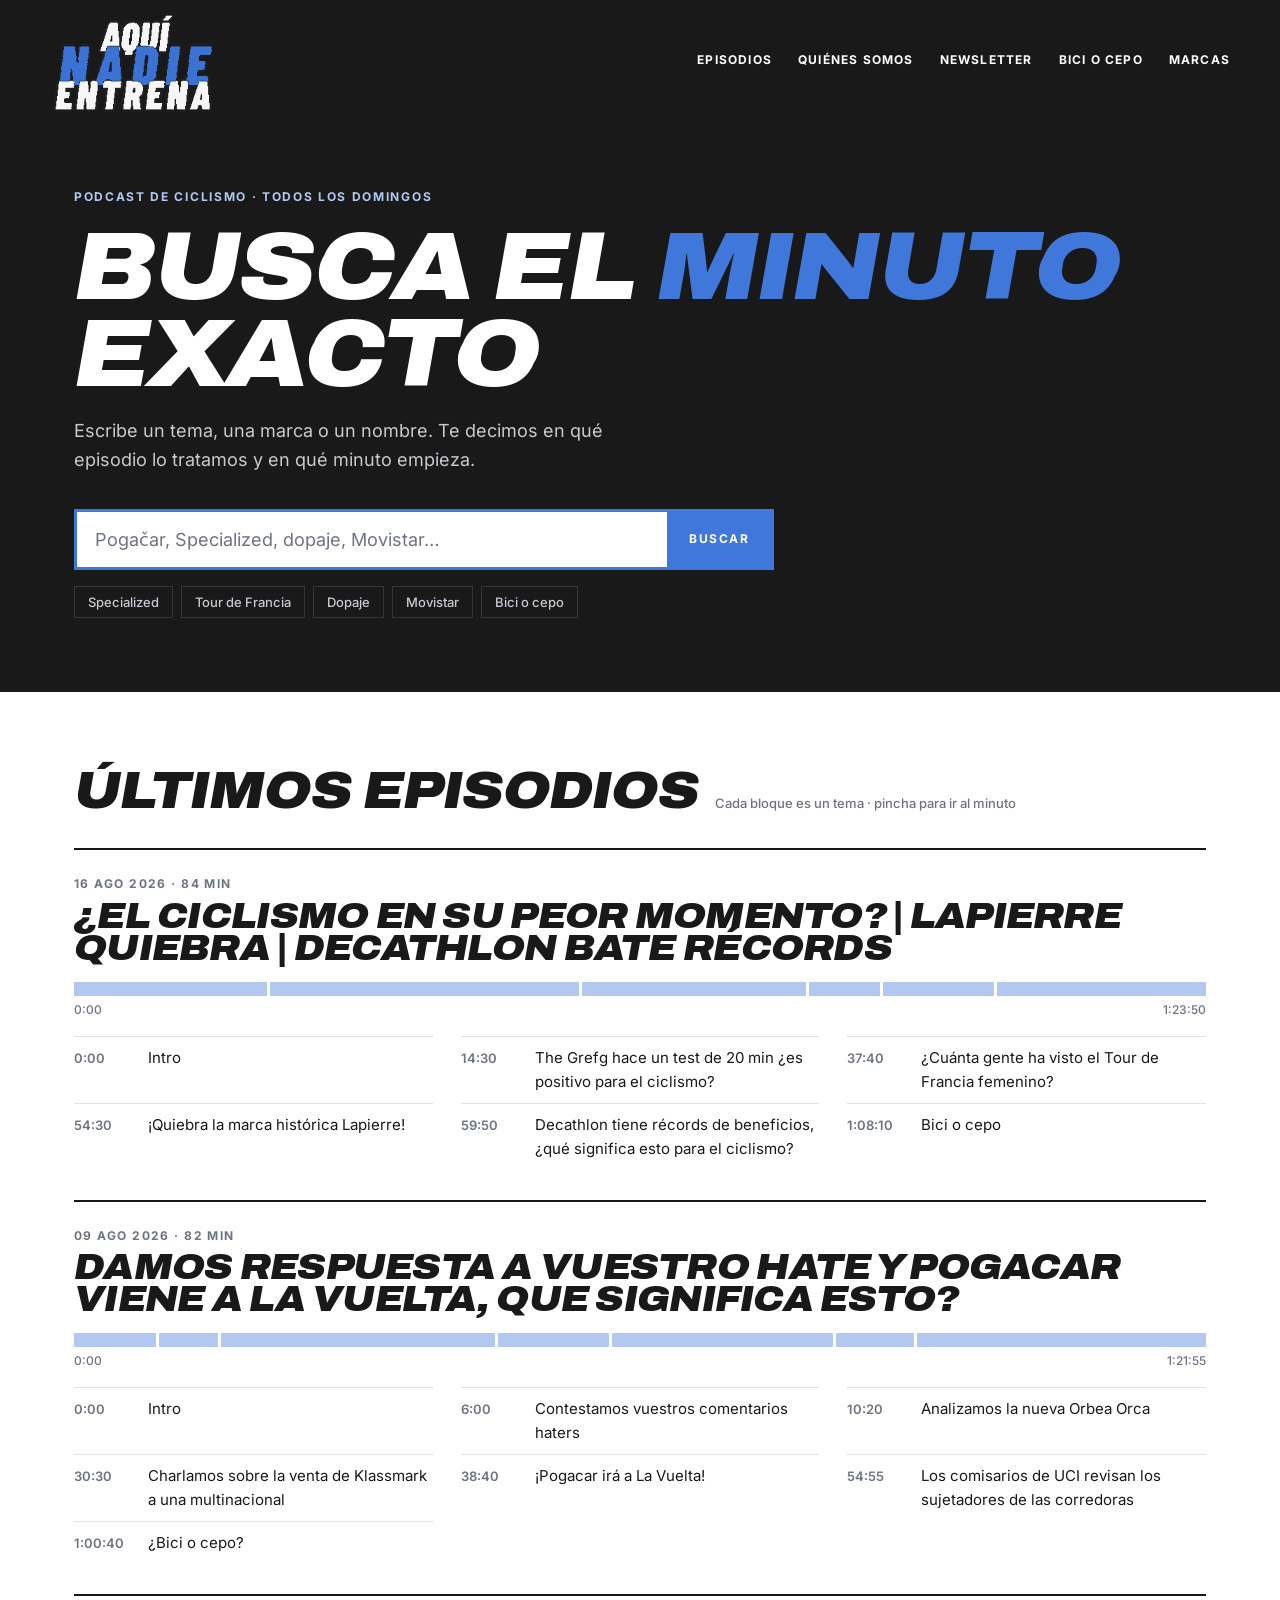
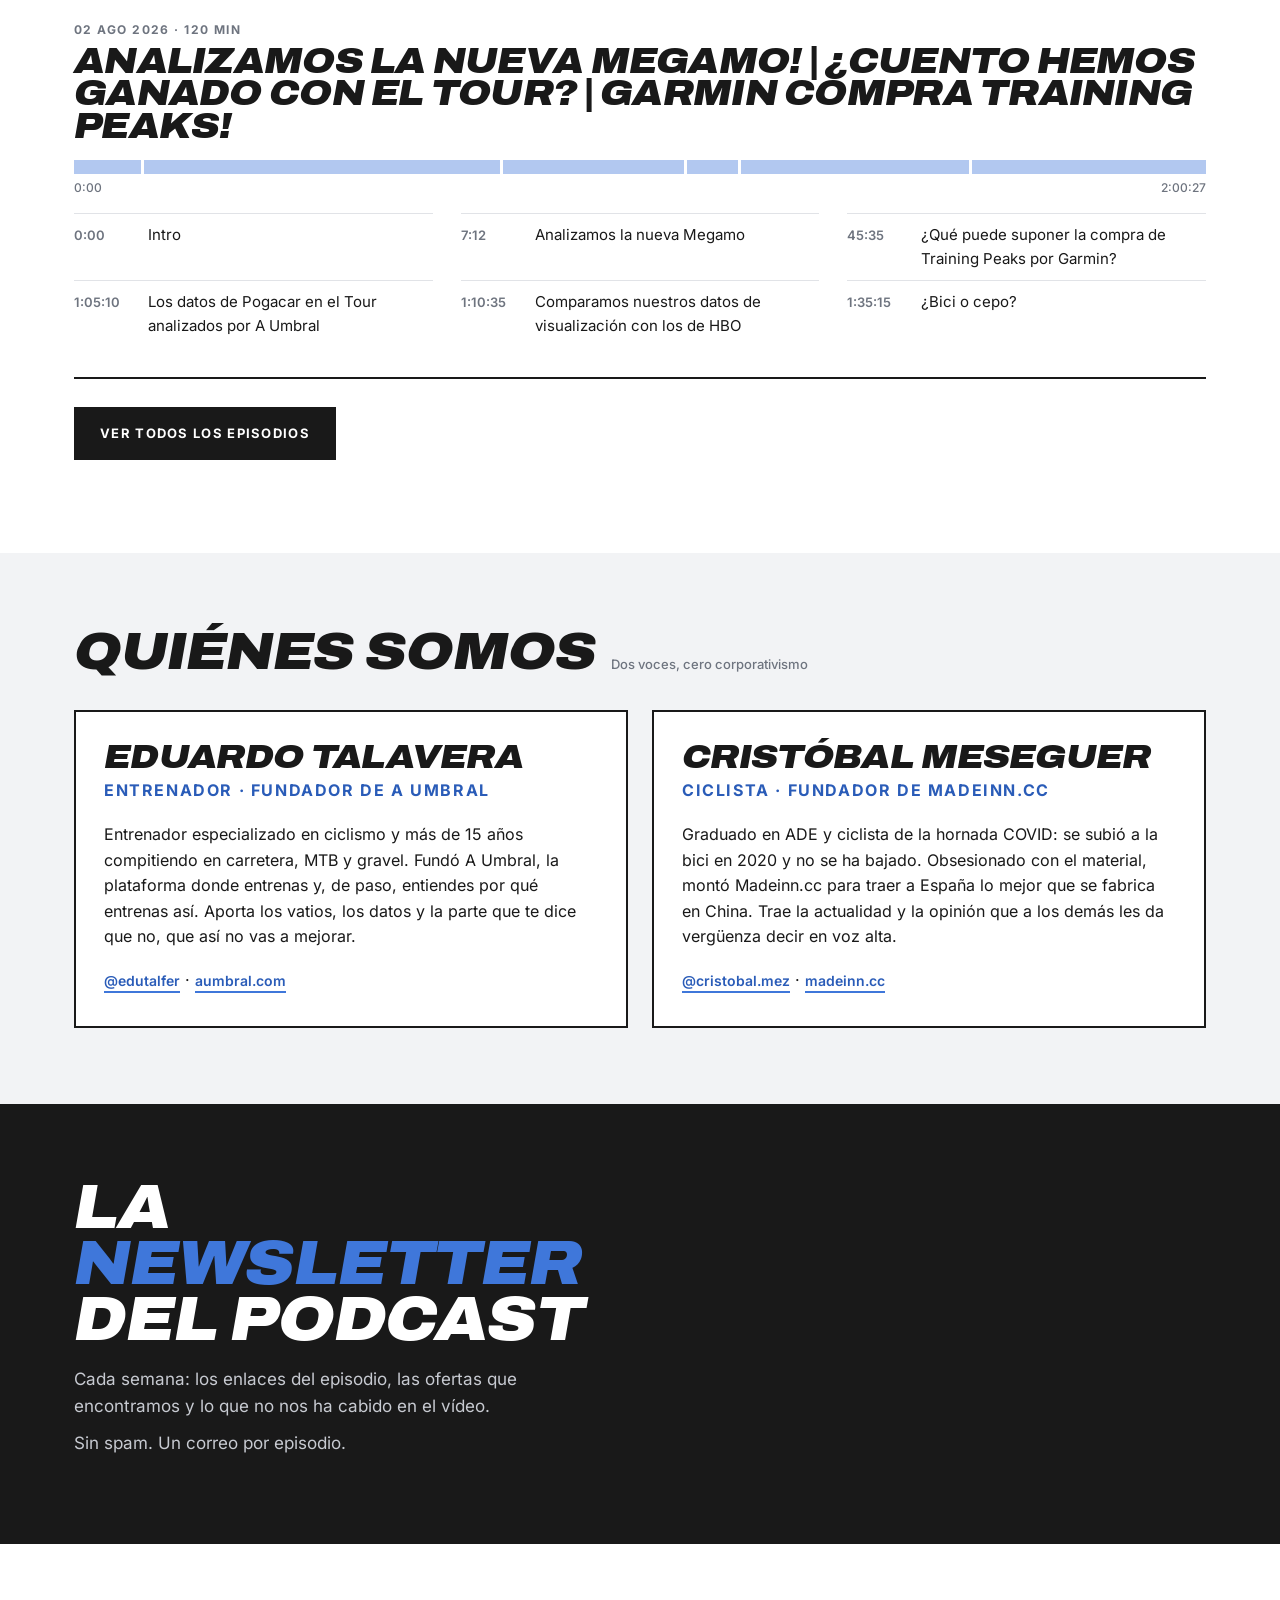
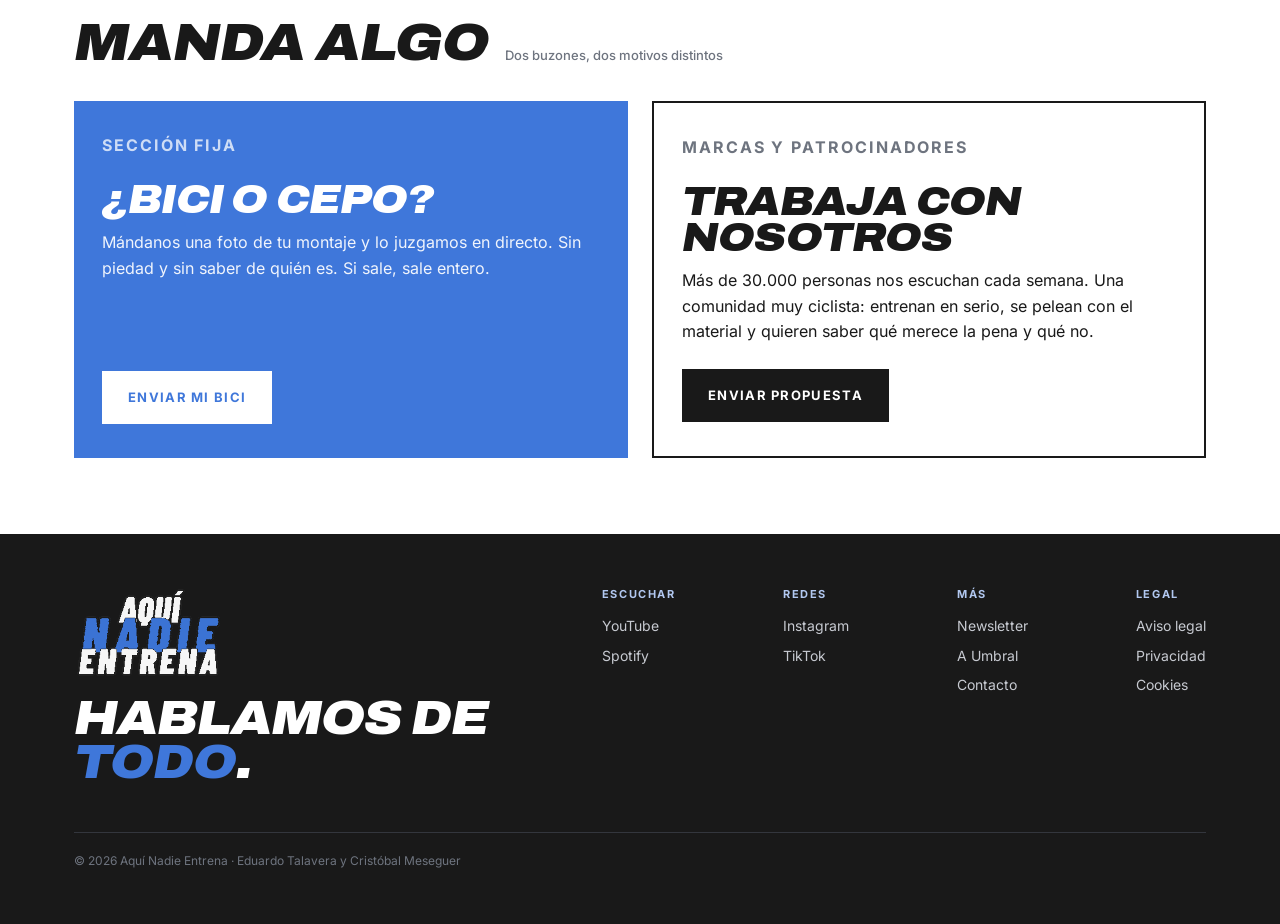
==== index.html @ 1739a62d "Añadir tracker de Metricool en todas las páginas" ====
<!DOCTYPE html>
<html lang="es">
<head>
<meta charset="utf-8">
<meta name="viewport" content="width=device-width, initial-scale=1">
<title>Aquí Nadie Entrena — El show de ciclismo en el que hablamos de todo</title>
<meta name="description" content="Podcast de ciclismo con Eduardo Talavera y Cristóbal Meseguer. Todos los domingos. Busca cualquier tema y te decimos en qué episodio y en qué minuto lo tratamos.">
<meta name="theme-color" content="#191919">
<meta property="og:title" content="Aquí Nadie Entrena">
<meta property="og:description" content="El show de ciclismo en el que hablamos de todo. Todos los domingos.">
<meta property="og:type" content="website">
<meta property="og:url" content="https://aquinadieentrena.cc/">
<meta property="og:image" content="https://aquinadieentrena.cc/assets/img/icono-512.png">
<link rel="icon" href="assets/img/icono-512.png">
<link rel="apple-touch-icon" href="assets/img/icono-180.png">
<link rel="preload" href="assets/fonts/archivo-black-italic.woff2" as="font" type="font/woff2" crossorigin>
<link rel="preload" href="assets/fonts/inter.woff2" as="font" type="font/woff2" crossorigin>
<link rel="stylesheet" href="assets/css/estilo.css?v=20260818d">
</head>
<body>

<header class="cabecera">
  <div class="envoltorio cabecera__fila">
    <a class="logo" href="/"><img src="assets/img/logo-negativo.png" alt="Aquí Nadie Entrena"></a>
    <nav class="menu">
      <a href="#episodios">Episodios</a>
      <a href="#hosts">Quiénes somos</a>
      <a href="#newsletter">Newsletter</a>
      <a href="#cepo">Bici o cepo</a>
      <a href="#marcas">Marcas</a>
    </nav>
  </div>
</header>

<main>

  <!-- ══════════ PORTADA: el buscador es la portada ══════════ -->
  <section class="portada">
    <div class="envoltorio">
      <p class="portada__eyebrow">Podcast de ciclismo · Todos los domingos</p>
      <h1 class="display">Busca el <em>minuto</em> exacto</h1>
      <p class="portada__sub">
        Escribe un tema, una marca o un nombre. Te decimos en qué episodio lo tratamos
        y en qué minuto empieza.
      </p>

      <div class="buscador">
        <label class="buscador__campo">
          <span style="position:absolute;left:-9999px">Buscar un tema</span>
          <input id="busqueda" type="search" autocomplete="off" spellcheck="false"
                 placeholder="Pogačar, Specialized, dopaje, Movistar…">
          <span class="buscador__icono" aria-hidden="true">BUSCAR</span>
        </label>
        <div class="sugerencias">
          <button class="chip" type="button" data-tema="Specialized">Specialized</button>
          <button class="chip" type="button" data-tema="Tour de Francia">Tour de Francia</button>
          <button class="chip" type="button" data-tema="dopaje">Dopaje</button>
          <button class="chip" type="button" data-tema="Movistar">Movistar</button>
          <button class="chip" type="button" data-tema="bici o cepo">Bici o cepo</button>
        </div>
      </div>
    </div>
  </section>

  <!-- ══════════ RESULTADOS ══════════ -->
  <section class="resultados" id="resultados" hidden aria-live="polite">
    <div class="envoltorio resultados__caja">
      <p class="resultados__estado" id="estadoResultados"></p>
      <div id="listaResultados"></div>
    </div>
  </section>

  <!-- ══════════ ÚLTIMOS EPISODIOS ══════════ -->
  <section class="seccion" id="episodios">
    <div class="envoltorio">
      <div class="rotulo">
        <h2 class="display">Últimos episodios</h2>
        <span class="rotulo__num">Cada bloque es un tema · pincha para ir al minuto</span>
      </div>
      <div id="ultimos"></div>
      <p style="margin-top:28px">
        <a class="boton boton--solo" href="/episodios">Ver todos los episodios</a>
      </p>
    </div>
  </section>

  <!-- ══════════ HOSTS ══════════ -->
  <section class="seccion seccion--humo" id="hosts">
    <div class="envoltorio">
      <div class="rotulo">
        <h2 class="display">Quiénes somos</h2>
        <span class="rotulo__num">Dos voces, cero corporativismo</span>
      </div>
      <div class="hosts">
        <div class="host">
          <h3 class="display">Eduardo Talavera</h3>
          <p class="host__rol">Entrenador · Fundador de A Umbral</p>
          <p>Entrenador especializado en ciclismo y más de 15 años compitiendo en carretera,
             MTB y gravel. Fundó A Umbral, la plataforma donde entrenas y, de paso, entiendes
             por qué entrenas así. Aporta los vatios, los datos y la parte que te dice que no,
             que así no vas a mejorar.</p>
          <p style="margin:0">
            <a class="enlace" href="https://www.instagram.com/edutalfer/" target="_blank" rel="noopener">@edutalfer</a>
            ·
            <a class="enlace" href="https://aumbral.com/" target="_blank" rel="noopener">aumbral.com</a>
          </p>
        </div>
        <div class="host">
          <h3 class="display">Cristóbal Meseguer</h3>
          <p class="host__rol">Ciclista · Fundador de Madeinn.cc</p>
          <p>Graduado en ADE y ciclista de la hornada COVID: se subió a la bici en 2020 y no
             se ha bajado. Obsesionado con el material, montó Madeinn.cc para traer a España
             lo mejor que se fabrica en China. Trae la actualidad y la opinión que a los demás
             les da vergüenza decir en voz alta.</p>
          <p style="margin:0">
            <a class="enlace" href="https://www.instagram.com/cristobal.mez/" target="_blank" rel="noopener">@cristobal.mez</a>
            ·
            <a class="enlace" href="https://madeinn.cc/" target="_blank" rel="noopener">madeinn.cc</a>
          </p>
        </div>
      </div>
    </div>
  </section>

  <!-- ══════════ NEWSLETTER ══════════ -->
  <section class="seccion seccion--oscura" id="newsletter">
    <div class="envoltorio boletin">
      <div>
        <h2 class="display">La <em>newsletter</em> del podcast</h2>
        <p>Cada semana: los enlaces del episodio, las ofertas que encontramos y lo que no
           nos ha cabido en el vídeo.</p>
        <p>Sin spam. Un correo por episodio.</p>
      </div>
      <div>
        <!-- Formulario de beehiiv. Dos cosas importantes, ver 02_DECISIONES.md:
             1) NO usar el loader v3 (script): inyecta la iframe en un contenedor
                con height:0 y nunca llega su postMessage de altura, asi que no se ve nada.
             2) La URL tiene que ser la del endpoint /v3/forms/: la URL corta antigua
                sirve una version cacheada con el texto de consentimiento en ingles. -->
        <iframe src="https://subscribe-forms.beehiiv.com/v3/forms/2c6b1dc0-a3fc-4f18-961f-430e010e6b6a?referrer=https%3A%2F%2Faquinadieentrena.cc%2F"
                title="Suscríbete a la newsletter de Aquí Nadie Entrena"
                loading="lazy" frameborder="0" scrolling="no"
                style="width:100%;height:280px;margin:0;border:0;border-radius:0;background:transparent"></iframe>
      </div>
    </div>
  </section>

  <!-- ══════════ BICI O CEPO + MARCAS ══════════ -->
  <section class="seccion" id="cepo">
    <div class="envoltorio">
      <div class="rotulo">
        <h2 class="display">Manda algo</h2>
        <span class="rotulo__num">Dos buzones, dos motivos distintos</span>
      </div>
      <div class="acciones">
        <div class="accion accion--bici">
          <p class="accion__etiqueta">Sección fija</p>
          <h3 class="display">¿Bici o cepo?</h3>
          <p>Mándanos una foto de tu montaje y lo juzgamos en directo. Sin piedad y sin
             saber de quién es. Si sale, sale entero.</p>
          <a class="boton" href="mailto:hola@aquinadieentrena.cc?subject=Bici%20o%20cepo">Enviar mi bici</a>
        </div>
        <div class="accion accion--marcas" id="marcas">
          <p class="accion__etiqueta">Marcas y patrocinadores</p>
          <h3 class="display">Trabaja con nosotros</h3>
          <p>Más de 30.000 personas nos escuchan cada semana. Una comunidad muy ciclista:
             entrenan en serio, se pelean con el material y quieren saber qué merece la pena
             y qué no.</p>
          <a class="boton" href="mailto:hola@aquinadieentrena.cc?subject=Propuesta%20de%20colaboraci%C3%B3n">Enviar propuesta</a>
        </div>
      </div>
    </div>
  </section>

</main>

<footer class="pie">
  <div class="envoltorio">
    <div class="pie__fila">
      <div class="pie__logo">
        <img src="assets/img/logo-negativo.png" alt="Aquí Nadie Entrena">
        <p class="display pie__claim">Hablamos de <em>todo</em>.</p>
      </div>
      <div>
        <h4>Escuchar</h4>
        <ul>
          <li><a href="https://www.youtube.com/@aqui.nadie.entrena" target="_blank" rel="noopener">YouTube</a></li>
          <li><a href="https://open.spotify.com/show/7EUC3MLxf5Zmfw8eUroFXx" target="_blank" rel="noopener">Spotify</a></li>
        </ul>
      </div>
      <div>
        <h4>Redes</h4>
        <ul>
          <li><a href="https://www.instagram.com/aquinadieentrena.podcast/" target="_blank" rel="noopener">Instagram</a></li>
          <li><a href="https://www.tiktok.com/@aquinadieentrena" target="_blank" rel="noopener">TikTok</a></li>
        </ul>
      </div>
      <div>
        <h4>Más</h4>
        <ul>
          <li><a href="https://aquinadieentrena.beehiiv.com/" target="_blank" rel="noopener">Newsletter</a></li>
          <li><a href="https://aumbral.com/" target="_blank" rel="noopener">A Umbral</a></li>
          <li><a href="mailto:hola@aquinadieentrena.cc">Contacto</a></li>
        </ul>
      </div>
      <div>
        <h4>Legal</h4>
        <ul>
          <li><a href="/aviso-legal">Aviso legal</a></li>
          <li><a href="/privacidad">Privacidad</a></li>
          <li><a href="/cookies">Cookies</a></li>
        </ul>
      </div>
    </div>
    <p class="pie__legal">© 2026 Aquí Nadie Entrena · Eduardo Talavera y Cristóbal Meseguer</p>
  </div>
</footer>

<script src="data/episodios.js?v=20260817b"></script>
<script src="assets/js/app.js?v=20260818d"></script>
<!-- Metricool tracker -->
<script>function loadScript(a){var b=document.getElementsByTagName("head")[0],c=document.createElement("script");c.type="text/javascript",c.src="https://tracker.metricool.com/resources/be.js",c.onreadystatechange=a,c.onload=a,b.appendChild(c)}loadScript(function(){beTracker.t({hash:"c7db82b313f4393f7f613082e4e13b84"})});</script>
</body>
</html>
---- assets/css/estilo.css ----
/* ============================================================
   AQUÍ NADIE ENTRENA — hoja de estilos
   Alineada con ANE Brand Guidelines v1.0 (2026)

   Paleta primaria:  Azul ANE #3F77DA · Negro Pelotón #191919
                     Blanco Salida #FFFFFF
   Tipografías:      Archivo Black Italic (titulares, SIEMPRE en caja alta)
                     Inter (todo lo que hay que leer)
   ============================================================ */

/* ---------- Tipografías propias ---------- */

@font-face {
  font-family: "Archivo";
  src: url("../fonts/archivo-black-italic.woff2") format("woff2");
  font-weight: 900;
  font-style: italic;
  font-display: swap;
}
@font-face {
  font-family: "Inter";
  src: url("../fonts/inter.woff2") format("woff2");
  font-weight: 400 700;
  font-style: normal;
  font-display: swap;
}

:root {
  /* primarios */
  --azul: #3F77DA;
  --negro: #191919;
  --blanco: #FFFFFF;

  /* apoyo */
  --azul-profundo: #264783;
  --azul-enlace: #2A5CB8;
  --azul-destello: #B2C8F0;
  --gris-carbon: #33363D;
  --gris-medio: #6E747F;
  --gris-humo: #F2F3F5;

  --display: "Archivo", "Arial Narrow", sans-serif;
  --texto: "Inter", system-ui, -apple-system, sans-serif;

  --ancho: 1180px;
}

/* Titulares de marca: Archivo Black Italic, caja alta, tracking cerrado,
   interlineado 0,9. Es la regla del manual y no se toca. */
.display {
  font-family: var(--display);
  font-weight: 900;
  font-style: italic;
  text-transform: uppercase;
  letter-spacing: -0.02em;
  line-height: 0.9;
}

* { box-sizing: border-box; }

html { scroll-behavior: smooth; }
@media (prefers-reduced-motion: reduce) {
  html { scroll-behavior: auto; }
  * { animation: none !important; transition: none !important; }
}

body {
  margin: 0;
  background: var(--blanco);
  color: var(--negro);
  font-family: var(--texto);
  font-size: 17px;
  line-height: 1.6;
  -webkit-font-smoothing: antialiased;
}

a { color: inherit; }
::selection { background: var(--azul); color: var(--blanco); }
:focus-visible { outline: 3px solid var(--azul); outline-offset: 3px; }

.envoltorio {
  width: 100%;
  max-width: var(--ancho);
  margin: 0 auto;
  padding: 0 24px;
}

/* ---------- Cabecera ---------- */

.cabecera {
  position: sticky;
  top: 0;
  z-index: 50;
  background: var(--negro);
  color: var(--blanco);
}

.cabecera__fila {
  display: flex;
  align-items: center;
  justify-content: space-between;
  gap: 20px;
  min-height: 68px;
  padding: 10px 0;
}

/* El logotipo se usa siempre como archivo, nunca recompuesto con la
   tipografía. Mínimo 160 px de ancho según el manual. */
.logo img {
  display: block;
  width: 168px;
  height: auto;
}

.menu {
  display: flex;
  gap: 26px;
  font-family: var(--texto);
  font-weight: 700;
  font-size: 12px;
  text-transform: uppercase;
  letter-spacing: 0.1em;
}
.menu a {
  text-decoration: none;
  padding-bottom: 3px;
  border-bottom: 2px solid transparent;
  transition: border-color .15s, color .15s;
}
.menu a:hover { border-color: var(--azul); color: var(--azul-destello); }

@media (max-width: 800px) {
  .menu { display: none; }
  .logo img { width: 148px; }
}

/* ---------- Portada / buscador ---------- */

.portada {
  background: var(--negro);
  color: var(--blanco);
  padding: 62px 0 74px;
  position: relative;
}

.portada__eyebrow {
  font-weight: 700;
  font-size: 12px;
  letter-spacing: 0.14em;
  text-transform: uppercase;
  color: var(--azul-destello);
  margin: 0 0 18px;
}

.portada h1 {
  font-size: clamp(44px, 8.5vw, 96px);
  margin: 0 0 20px;
  max-width: 15ch;
}
/* Azul sobre negro solo en titulares grandes: 4,1:1, cumple para 24 px+ */
.portada h1 em { font-style: italic; color: var(--azul); }

.portada__sub {
  max-width: 50ch;
  color: #C7CAD1;
  margin: 0 0 34px;
  font-size: 18px;
}
.portada__sub b { color: var(--blanco); font-weight: 600; }

/* caja de búsqueda */
.buscador { max-width: 700px; }
.buscador__campo {
  display: flex;
  align-items: stretch;
  background: var(--blanco);
  border: 3px solid var(--azul);
}
.buscador input {
  flex: 1;
  min-width: 0;
  border: 0;
  background: transparent;
  padding: 17px 18px;
  font-family: var(--texto);
  font-size: 18px;
  color: var(--negro);
}
.buscador input::placeholder { color: var(--gris-medio); }
.buscador input:focus { outline: none; }
.buscador__campo:focus-within { box-shadow: 0 0 0 4px rgba(63,119,218,.35); }

.buscador__icono {
  display: grid;
  place-items: center;
  padding: 0 22px;
  background: var(--azul);
  color: var(--blanco);
  font-weight: 700;
  font-size: 12px;
  letter-spacing: .12em;
}

.sugerencias {
  display: flex;
  flex-wrap: wrap;
  gap: 8px;
  margin-top: 16px;
}
.chip {
  font-family: var(--texto);
  font-weight: 500;
  font-size: 13px;
  padding: 7px 13px;
  border: 1px solid var(--gris-carbon);
  background: transparent;
  color: #C7CAD1;
  cursor: pointer;
  transition: .15s;
}
.chip:hover { border-color: var(--azul); color: var(--azul-destello); }

/* ---------- Resultados ---------- */

.resultados {
  background: var(--gris-humo);
  border-bottom: 1px solid #E1E3E7;
}
.resultados[hidden] { display: none; }
.resultados__caja { padding: 38px 0 52px; }

.resultados__estado {
  font-weight: 700;
  font-size: 12px;
  letter-spacing: .12em;
  text-transform: uppercase;
  color: var(--gris-medio);
  margin: 0 0 20px;
}

.hallazgo {
  display: grid;
  grid-template-columns: 86px 1fr;
  gap: 20px;
  align-items: start;
  padding: 16px 0;
  border-top: 1px solid #DFE1E5;
  text-decoration: none;
}
.hallazgo:hover .hallazgo__min { background: var(--azul); color: var(--blanco); }
.hallazgo:hover .hallazgo__tema { color: var(--azul-enlace); }

.hallazgo__min {
  font-family: var(--texto);
  font-weight: 700;
  font-size: 14px;
  padding: 7px 0;
  text-align: center;
  background: var(--negro);
  color: var(--blanco);
  transition: .15s;
  height: fit-content;
}

.hallazgo__tema {
  font-size: 23px;
  margin: 0 0 5px;
  transition: color .15s;
}
.hallazgo__ep {
  font-size: 14px;
  color: var(--gris-medio);
  margin: 0;
}

mark { background: var(--azul-destello); color: var(--negro); padding: 0 2px; }

.vacio { padding: 24px 0 10px; border-top: 1px solid #DFE1E5; }
.vacio p { margin: 0 0 6px; }
.vacio a { color: var(--azul-enlace); }

/* ---------- Secciones ---------- */

.seccion { padding: 76px 0; }
.seccion--humo { background: var(--gris-humo); }
.seccion--oscura { background: var(--negro); color: var(--blanco); }

.rotulo {
  display: flex;
  align-items: baseline;
  gap: 16px;
  flex-wrap: wrap;
  margin: 0 0 34px;
}
.rotulo h2 {
  font-size: clamp(32px, 5vw, 52px);
  margin: 0;
}
.rotulo__num {
  font-weight: 500;
  font-size: 13px;
  color: var(--gris-medio);
}

/* ---------- Episodios + perfil de etapa ---------- */

.episodio {
  border-top: 2px solid var(--negro);
  padding: 24px 0 30px;
}
.episodio:last-child { border-bottom: 2px solid var(--negro); }

.episodio__fecha {
  font-weight: 700;
  font-size: 12px;
  letter-spacing: .12em;
  text-transform: uppercase;
  color: var(--gris-medio);
  display: block;
  margin-bottom: 6px;
}
.episodio__titulo {
  font-size: clamp(23px, 3.2vw, 36px);
  margin: 0;
}

.perfil { margin-top: 18px; }
.perfil__barra { display: flex; gap: 3px; height: 14px; }
.perfil__capitulo {
  display: block;
  min-width: 4px;
  background: var(--azul-destello);
  transition: background .12s;
  position: relative;
}
.perfil__capitulo:hover, .perfil__capitulo:focus { background: var(--azul); }
/* zona de clic mas alta que la barra, para el dedo en movil */
.perfil__capitulo::after {
  content: "";
  position: absolute;
  left: 0; right: 0; top: -11px; bottom: -11px;
}

.perfil__pie {
  display: flex;
  justify-content: space-between;
  font-weight: 500;
  font-size: 12px;
  color: var(--gris-medio);
  margin-top: 4px;
}

.temas {
  list-style: none;
  margin: 16px 0 0;
  padding: 0;
  display: grid;
  grid-template-columns: repeat(auto-fill, minmax(290px, 1fr));
  gap: 0 28px;
}
.temas li { border-top: 1px solid #E1E3E7; }
.temas a {
  display: flex;
  gap: 14px;
  padding: 9px 0;
  text-decoration: none;
  font-size: 15px;
  align-items: baseline;
}
.temas a:hover { color: var(--azul-enlace); }
.temas time {
  font-weight: 600;
  font-size: 13px;
  color: var(--gris-medio);
  flex: 0 0 60px;
}
.temas a:hover time { color: var(--azul-enlace); }

/* ---------- Hosts ---------- */

.hosts {
  display: grid;
  grid-template-columns: 1fr 1fr;
  gap: 24px;
}
.host {
  background: var(--blanco);
  border: 2px solid var(--negro);
  padding: 30px 28px 32px;
}
.host h3 { font-size: 34px; margin: 0 0 6px; }
.host__rol {
  font-weight: 700;
  font-size: 12px;
  letter-spacing: .1em;
  text-transform: uppercase;
  color: var(--azul-enlace);
  margin: 0 0 14px;
}
.host p { margin: 0 0 18px; font-size: 16px; }
.host a.enlace {
  font-weight: 600;
  font-size: 14px;
  text-decoration: none;
  color: var(--azul-enlace);
  border-bottom: 2px solid var(--azul);
  padding-bottom: 2px;
}
.host a.enlace:hover { background: var(--azul); color: var(--blanco); }

@media (max-width: 720px) { .hosts { grid-template-columns: 1fr; } }

/* ---------- Newsletter ---------- */

.boletin {
  display: grid;
  grid-template-columns: 1.05fr .95fr;
  gap: 48px;
  align-items: center;
}
.boletin h2 { font-size: clamp(34px, 5.5vw, 62px); margin: 0 0 18px; }
.boletin h2 em { font-style: italic; color: var(--azul); }
.boletin p { color: #C7CAD1; margin: 0 0 10px; max-width: 44ch; }
.boletin iframe { width: 100%; border: 0; background: transparent; }

@media (max-width: 860px) { .boletin { grid-template-columns: 1fr; gap: 26px; } }

/* ---------- Bici o cepo · código de color del manual ----------
   BICI  = fondo Azul ANE, tipografía blanca
   CEPO  = fondo Negro Pelotón, tipografía blanca            */

.acciones { display: grid; grid-template-columns: 1fr 1fr; gap: 24px; }

.accion { padding: 32px 28px 34px; display: flex; flex-direction: column; }
.accion--bici { background: var(--azul); color: var(--blanco); }
.accion--marcas { background: var(--blanco); color: var(--negro); border: 2px solid var(--negro); }

.accion__etiqueta {
  font-weight: 700;
  font-size: 12px;
  letter-spacing: .12em;
  text-transform: uppercase;
  margin: 0 0 10px;
}
.accion--bici .accion__etiqueta { color: rgba(255,255,255,.75); }
.accion--marcas .accion__etiqueta { color: var(--gris-medio); }

.accion h3 { font-size: clamp(28px, 4vw, 40px); margin: 0 0 12px; }
.accion p { margin: 0 0 24px; font-size: 16px; }
.accion--bici p { color: rgba(255,255,255,.92); }

.boton {
  display: inline-block;
  align-self: flex-start;
  margin-top: auto;
  font-family: var(--texto);
  font-weight: 700;
  font-size: 13px;
  letter-spacing: .1em;
  text-transform: uppercase;
  text-decoration: none;
  padding: 14px 24px;
  border: 2px solid currentColor;
  transition: .15s;
}
.accion--bici .boton { background: var(--blanco); color: var(--azul); border-color: var(--blanco); }
.accion--bici .boton:hover { background: transparent; color: var(--blanco); }
.accion--marcas .boton { background: var(--negro); color: var(--blanco); border-color: var(--negro); }
.accion--marcas .boton:hover { background: transparent; color: var(--negro); }

.boton--solo { background: var(--negro); color: var(--blanco); border-color: var(--negro); margin-top: 0; }
.boton--solo:hover { background: transparent; color: var(--negro); }

@media (max-width: 720px) { .acciones { grid-template-columns: 1fr; } }

/* ---------- Pie ---------- */

.pie {
  background: var(--negro);
  color: var(--gris-medio);
  padding: 52px 0 42px;
  font-size: 14px;
}
.pie__fila {
  display: flex;
  flex-wrap: wrap;
  gap: 30px;
  justify-content: space-between;
  align-items: flex-start;
}
.pie__claim {
  font-size: clamp(30px, 4.6vw, 48px);
  color: var(--blanco);
  margin: 0 0 12px;
  max-width: 12ch;
}
.pie__claim em { font-style: italic; color: var(--azul); }
.pie h4 {
  font-weight: 700;
  font-size: 11px;
  letter-spacing: .14em;
  text-transform: uppercase;
  color: var(--azul-destello);
  margin: 0 0 12px;
}
.pie ul { list-style: none; margin: 0; padding: 0; }
.pie li { margin-bottom: 7px; }
.pie a { text-decoration: none; color: #C7CAD1; }
.pie a:hover { color: var(--azul-destello); }
.pie__logo img { width: 150px; height: auto; display: block; margin-bottom: 18px; }
.pie__legal {
  margin-top: 36px;
  padding-top: 18px;
  border-top: 1px solid var(--gris-carbon);
  font-size: 12px;
  color: var(--gris-medio);
}

/* ---------- hallazgos de transcripción (voz) ---------- */
.hallazgo__voz {
  margin: 0 0 4px;
  font-style: italic;
  font-size: 16px;
  color: #33363D;
  line-height: 1.5;
}
.hallazgo--voz:hover .hallazgo__voz { color: var(--azul-enlace); }

/* ---------- resultado de episodio completo ---------- */
.hallazgo__min--ep {
  background: var(--azul) !important;
  letter-spacing: .08em;
}
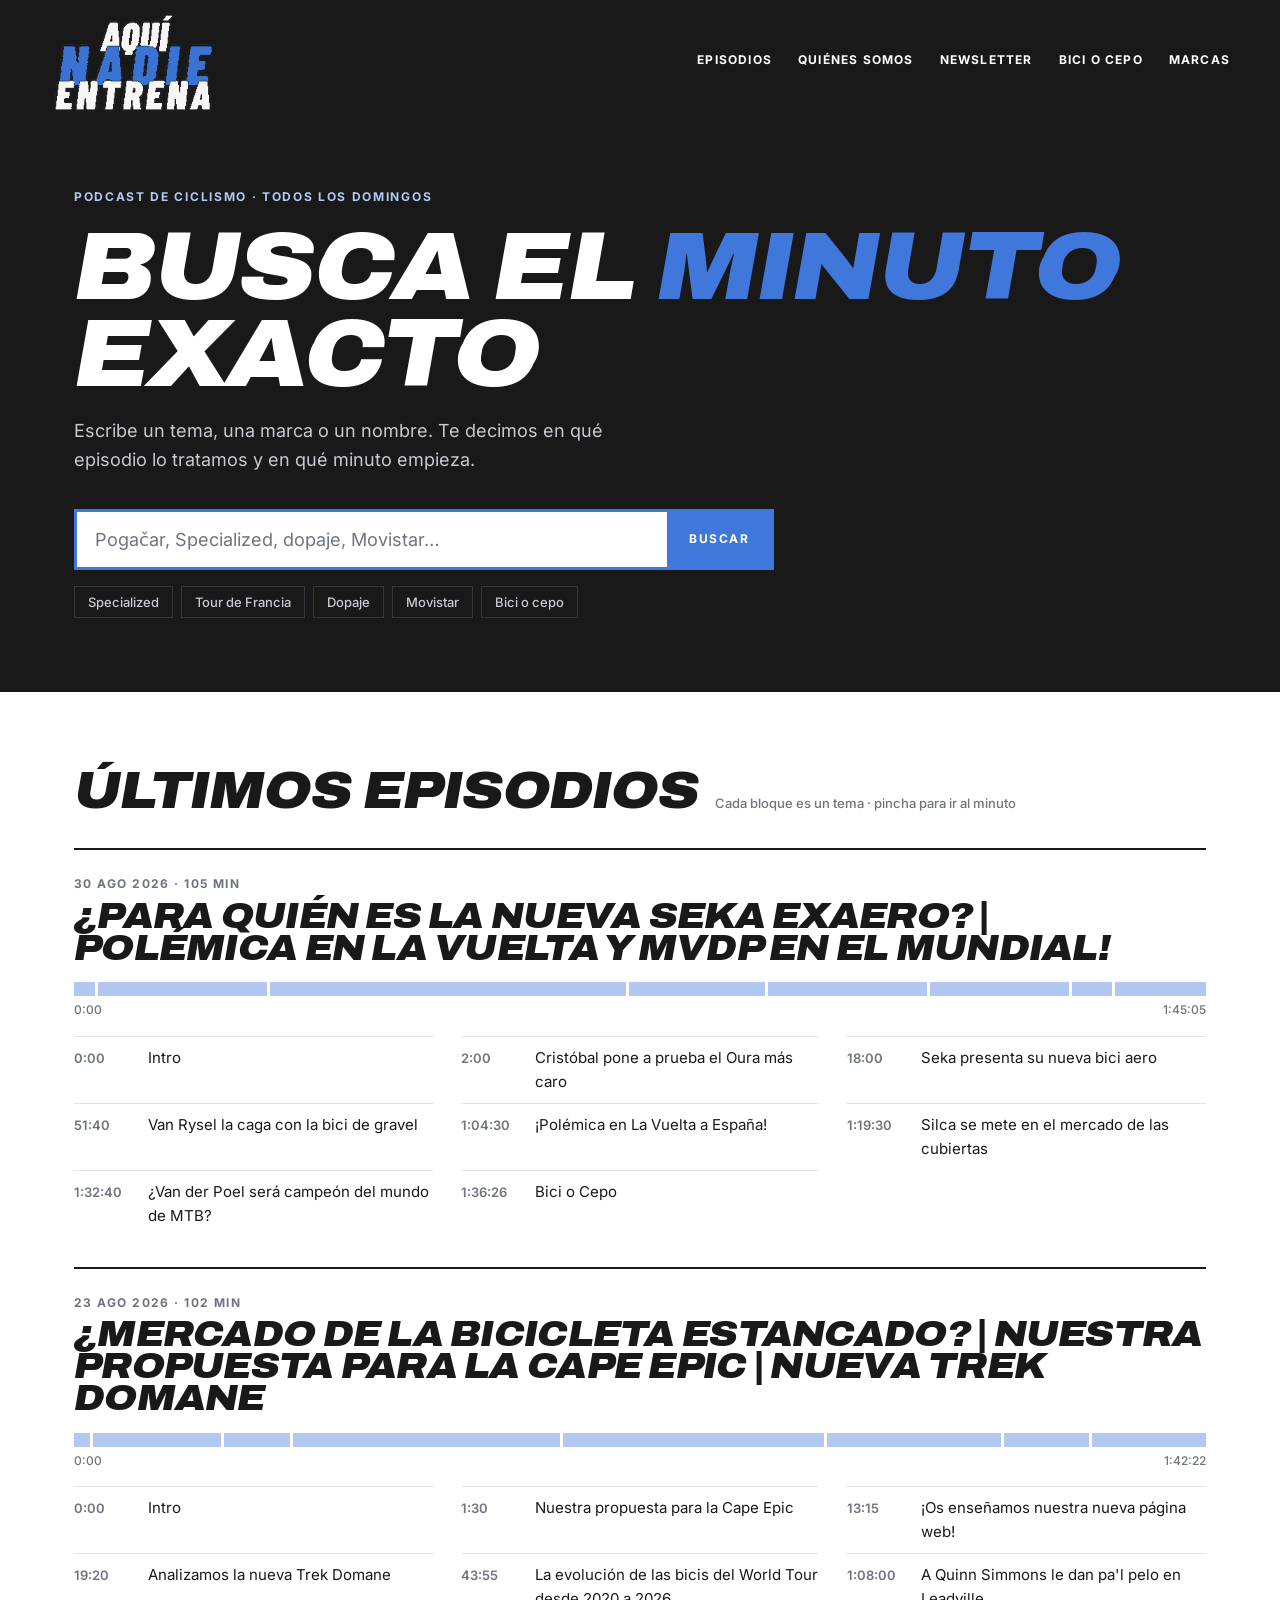
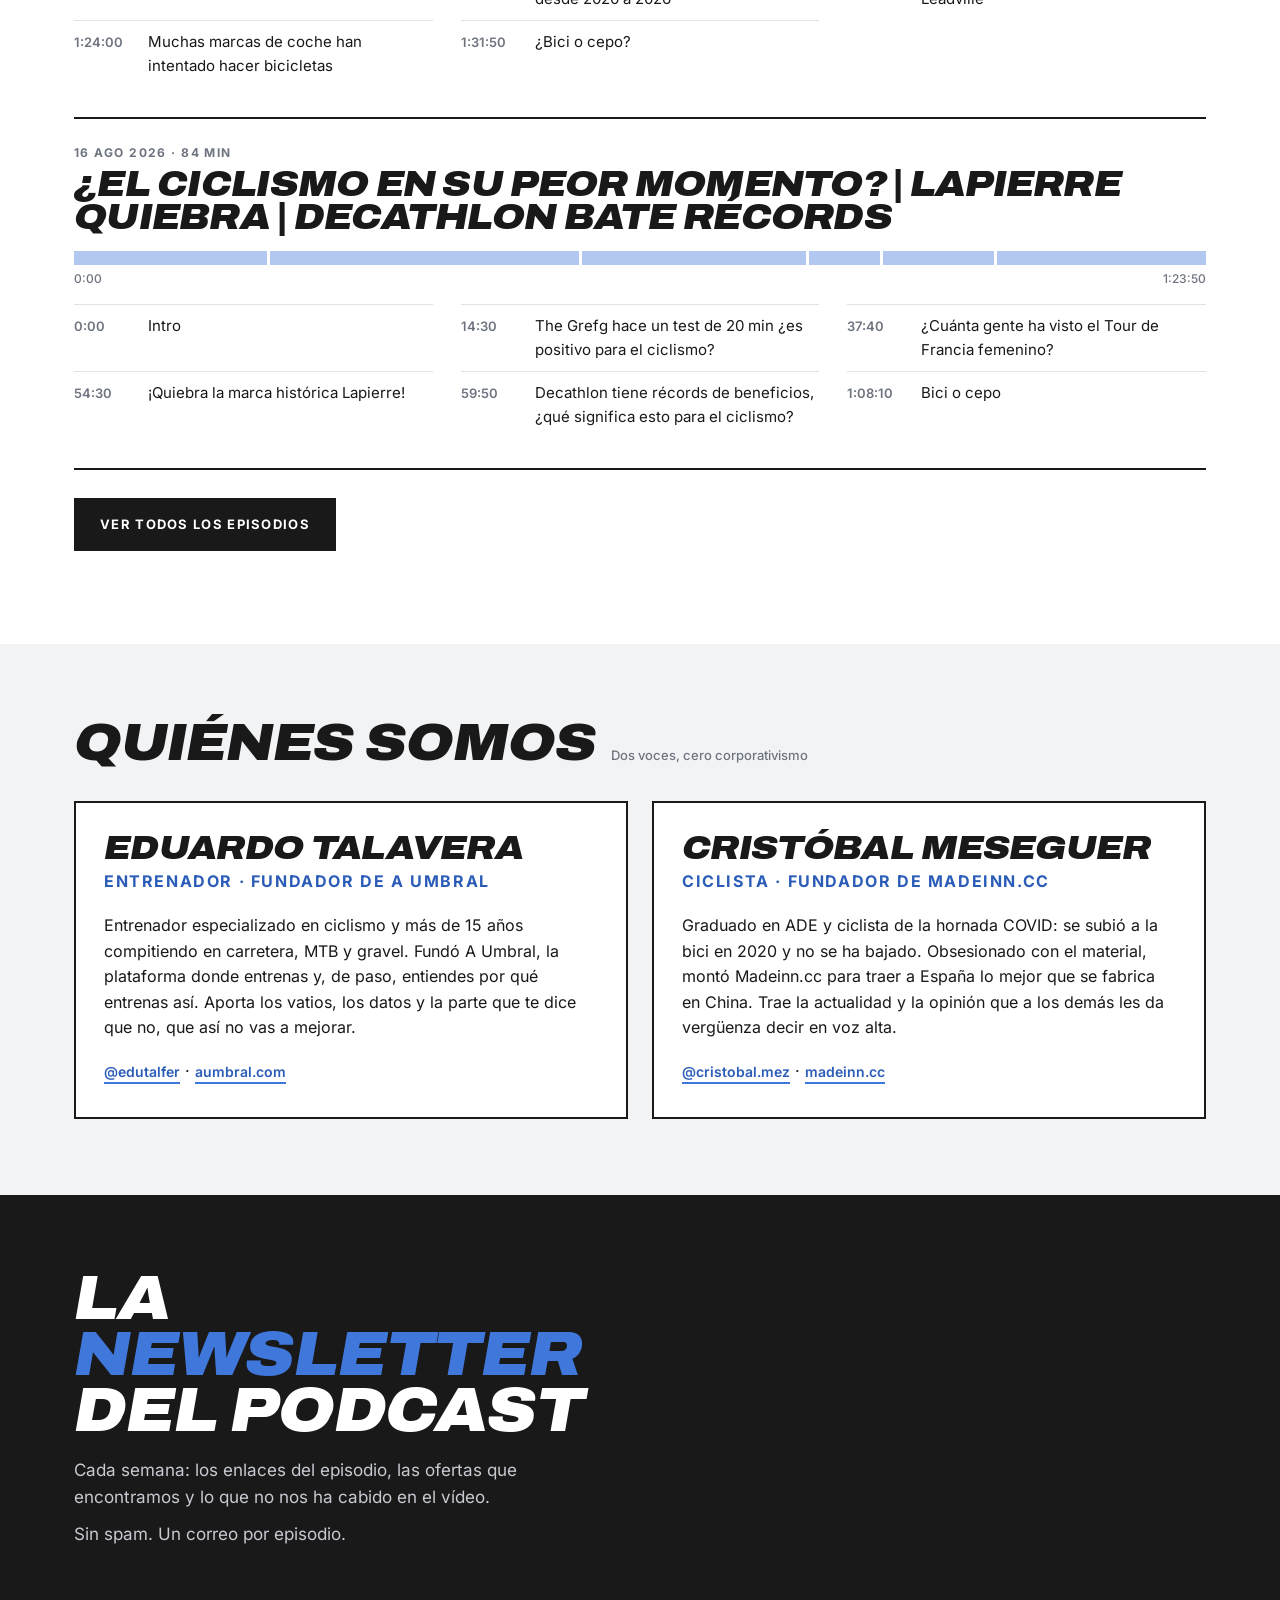
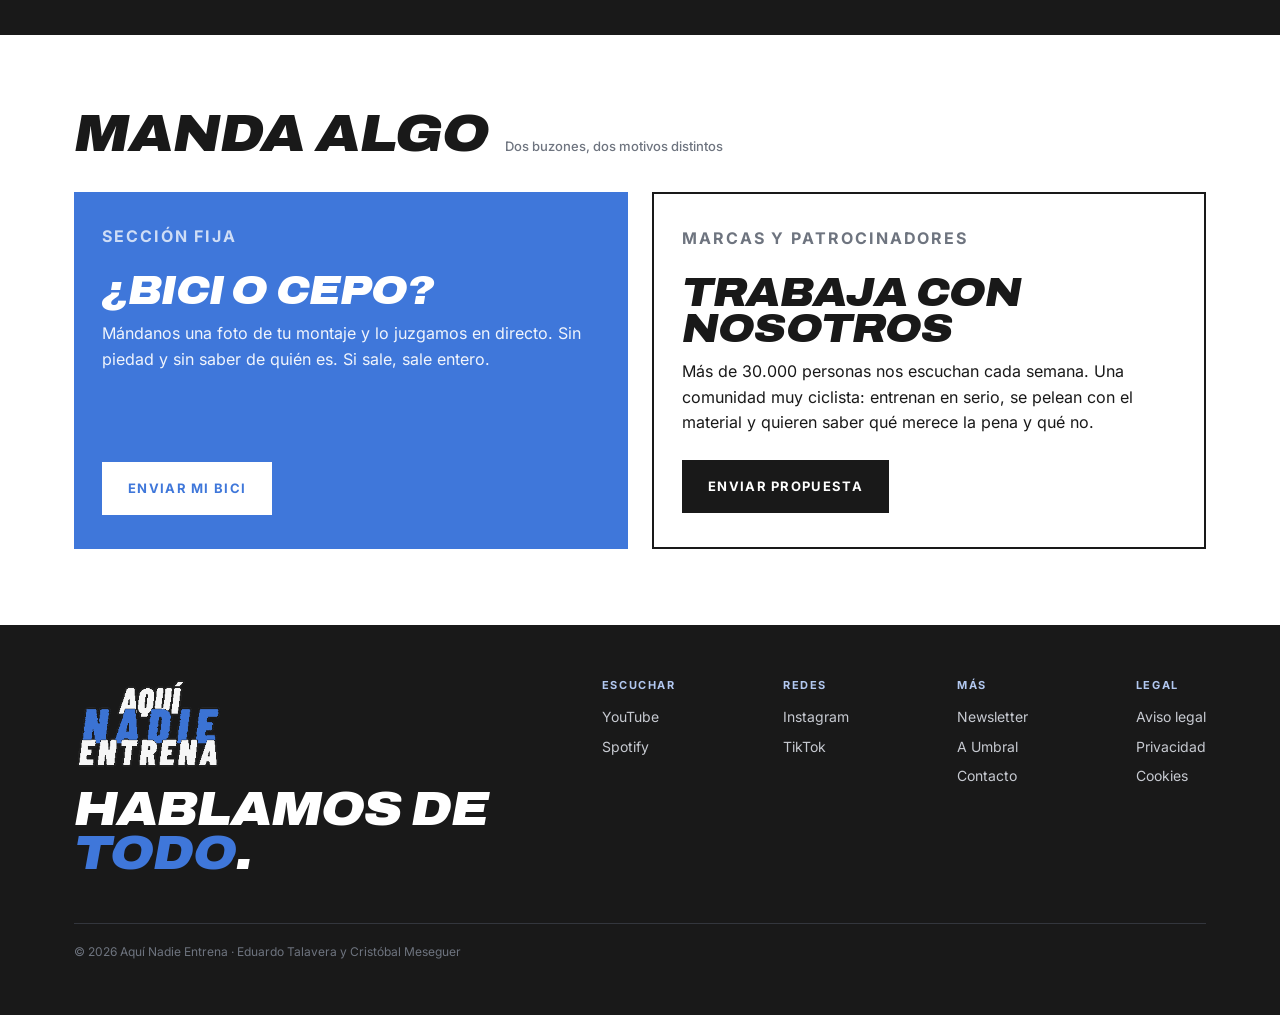
==== commit f30823ae: "Subir la version de episodios.js: el episodio 48 no lo veia nadie El fichero del servidor tiene los " ====
--- a/index.html
+++ b/index.html
@@ -216,7 +216,7 @@
   </div>
 </footer>
 
-<script src="data/episodios.js?v=20260817b"></script>
+<script src="data/episodios.js?v=20260831"></script>
 <script src="assets/js/app.js?v=20260818d"></script>
 <!-- Metricool tracker -->
 <script>function loadScript(a){var b=document.getElementsByTagName("head")[0],c=document.createElement("script");c.type="text/javascript",c.src="https://tracker.metricool.com/resources/be.js",c.onreadystatechange=a,c.onload=a,b.appendChild(c)}loadScript(function(){beTracker.t({hash:"c7db82b313f4393f7f613082e4e13b84"})});</script>
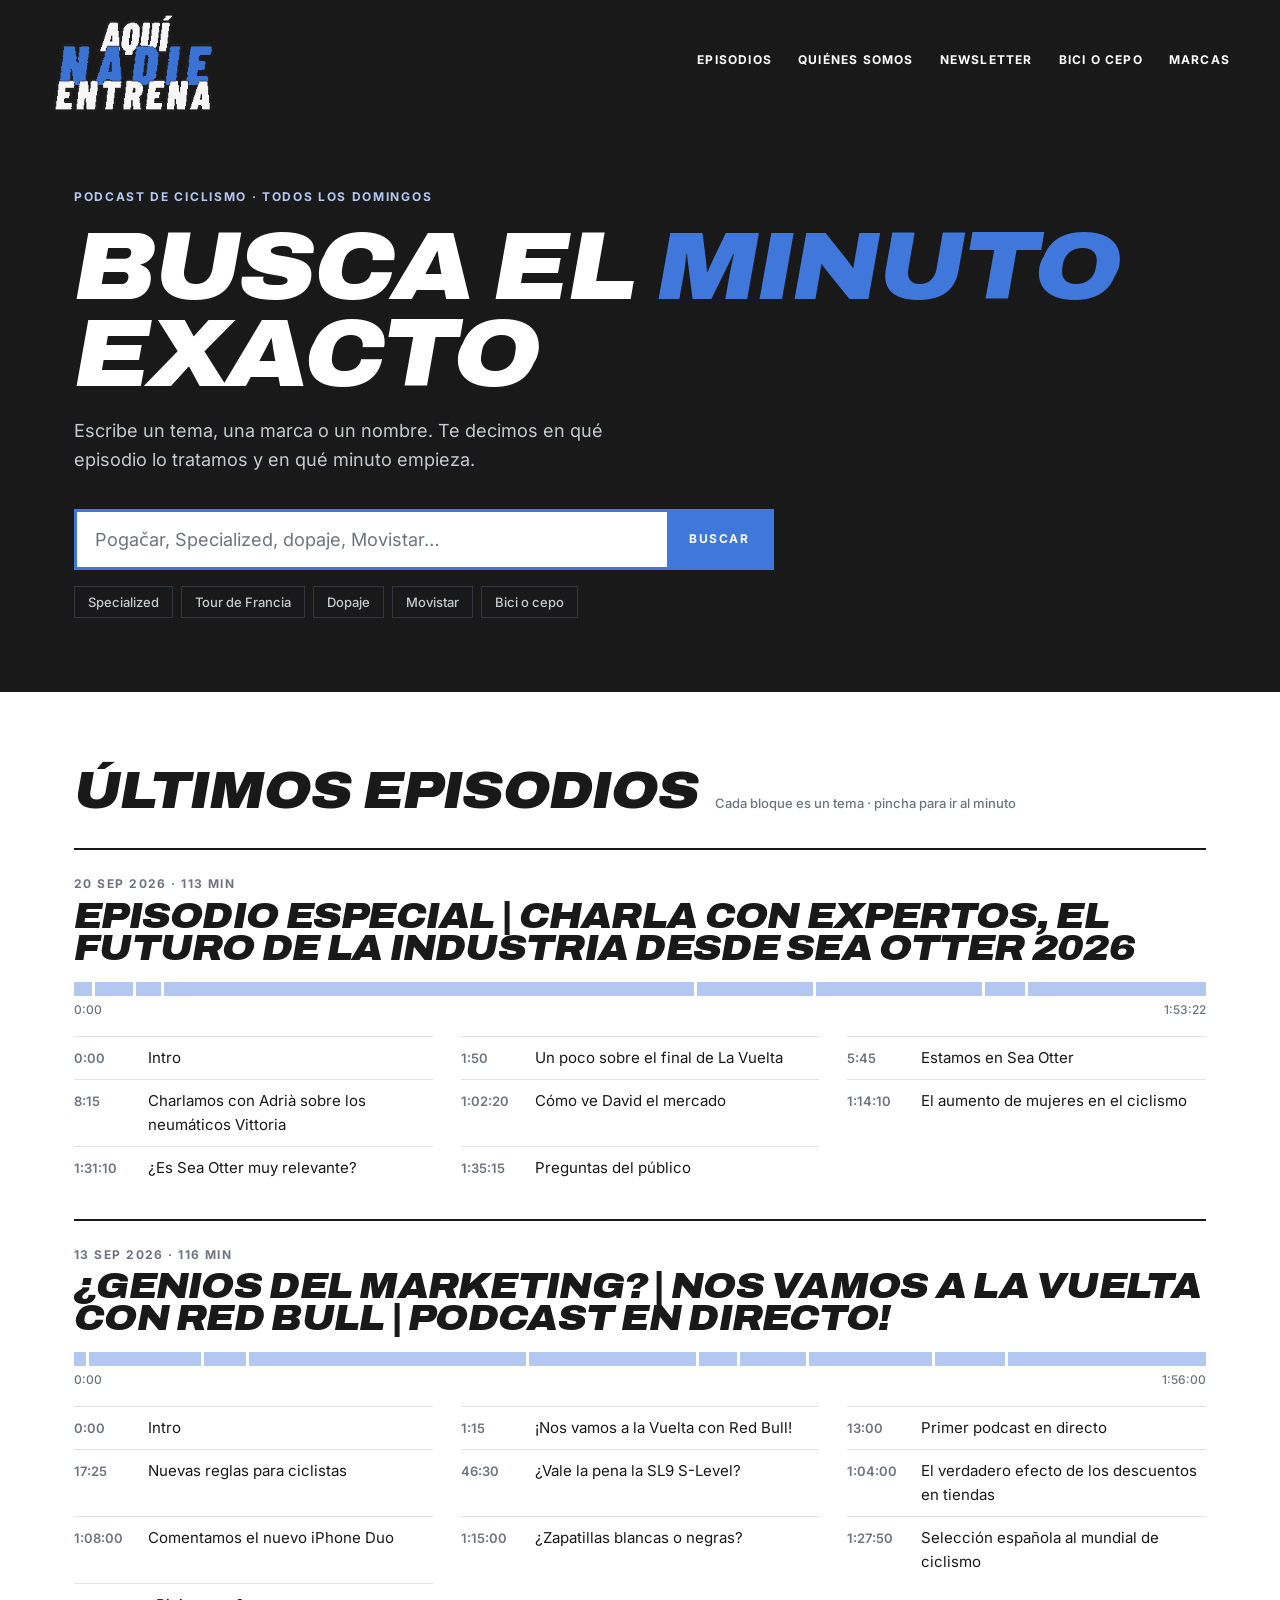
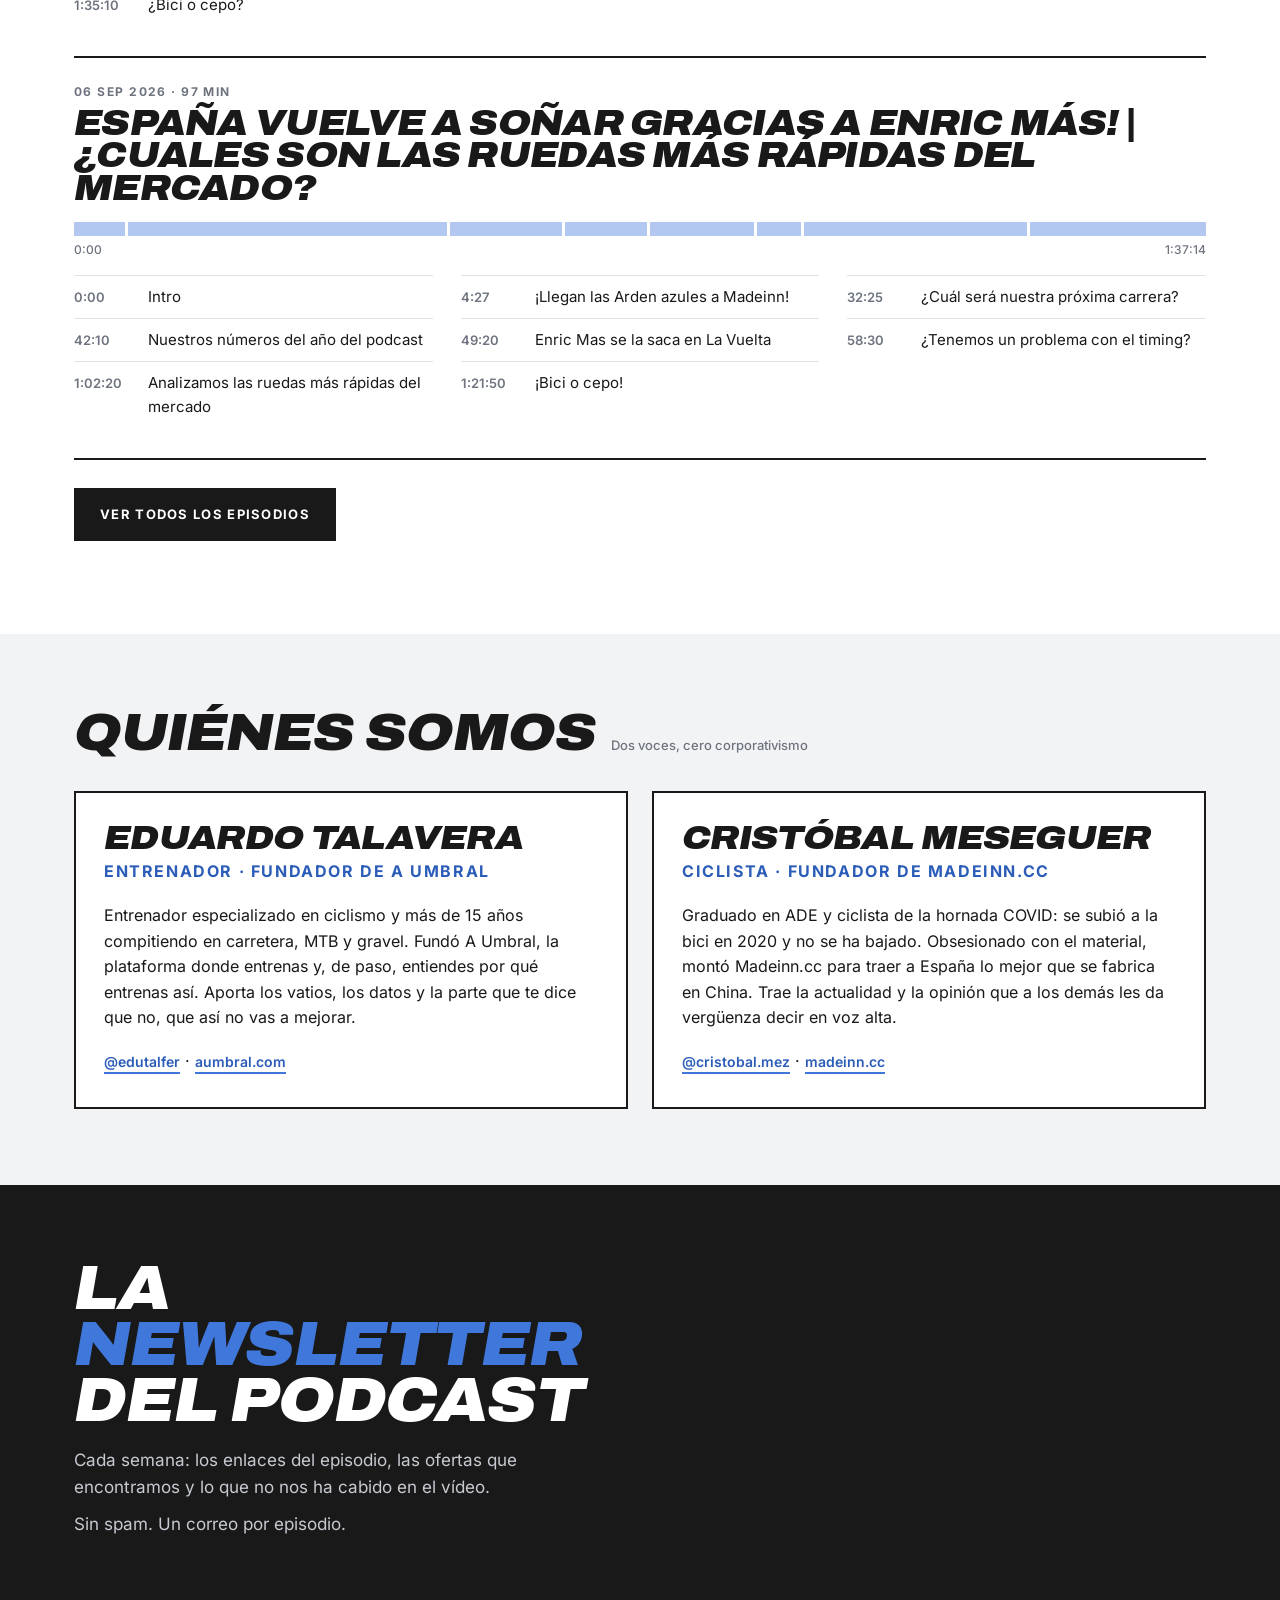
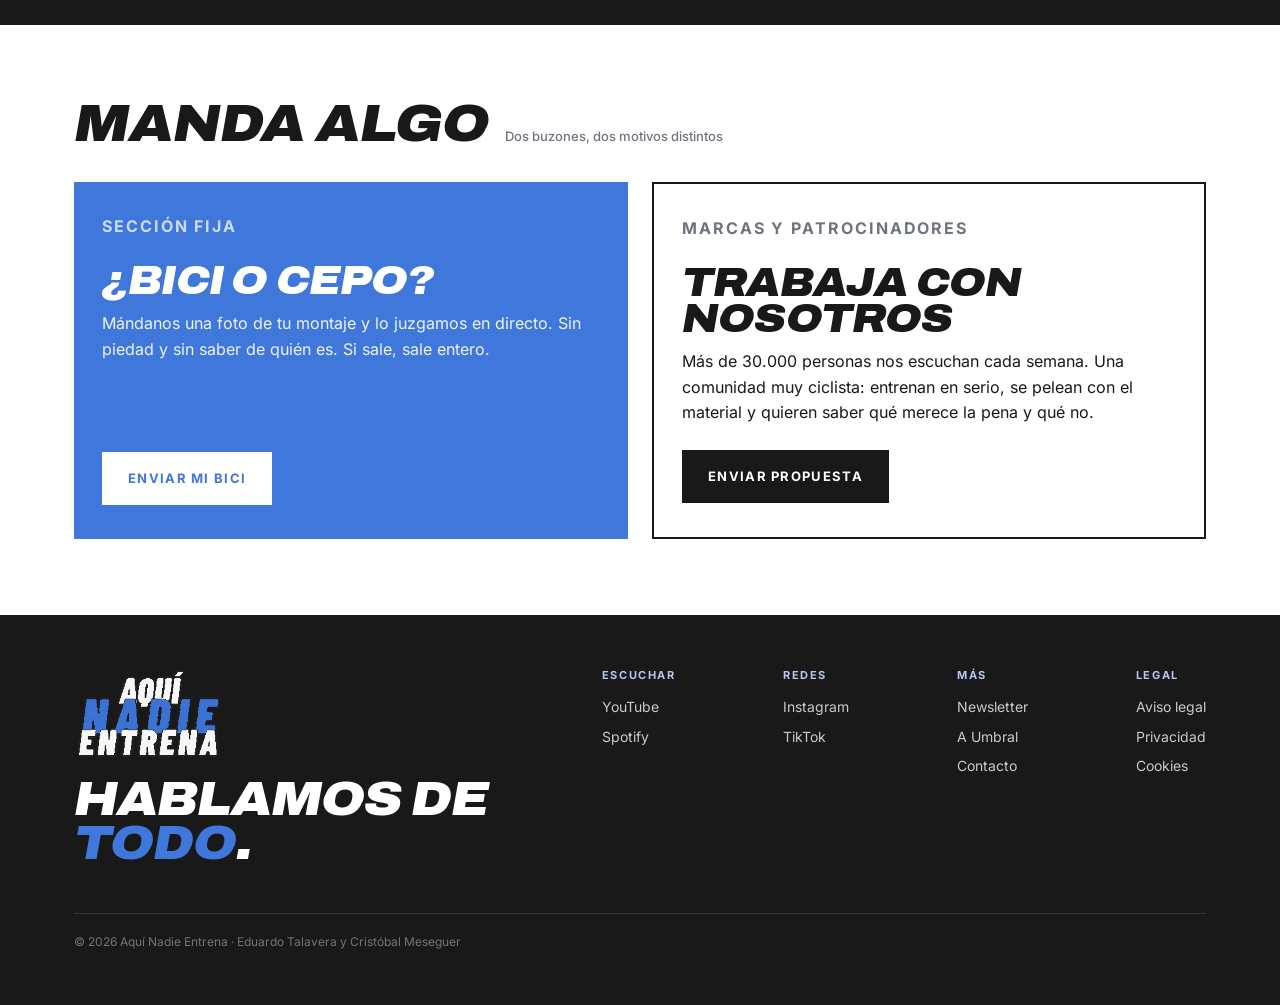
==== commit 3a64187c: "Estadisticas privadas del buscador: registro anonimo y panel /admin - assets/js/stats.js: anota que " ====
--- a/index.html
+++ b/index.html
@@ -216,8 +216,9 @@
   </div>
 </footer>
 
-<script src="data/episodios.js?v=20260831"></script>
-<script src="assets/js/app.js?v=20260818d"></script>
+<script src="data/episodios.js?v=20260923"></script>
+<script src="assets/js/stats.js?v=20260923"></script>
+<script src="assets/js/app.js?v=20260923"></script>
 <!-- Metricool tracker -->
 <script>function loadScript(a){var b=document.getElementsByTagName("head")[0],c=document.createElement("script");c.type="text/javascript",c.src="https://tracker.metricool.com/resources/be.js",c.onreadystatechange=a,c.onload=a,b.appendChild(c)}loadScript(function(){beTracker.t({hash:"c7db82b313f4393f7f613082e4e13b84"})});</script>
 </body>
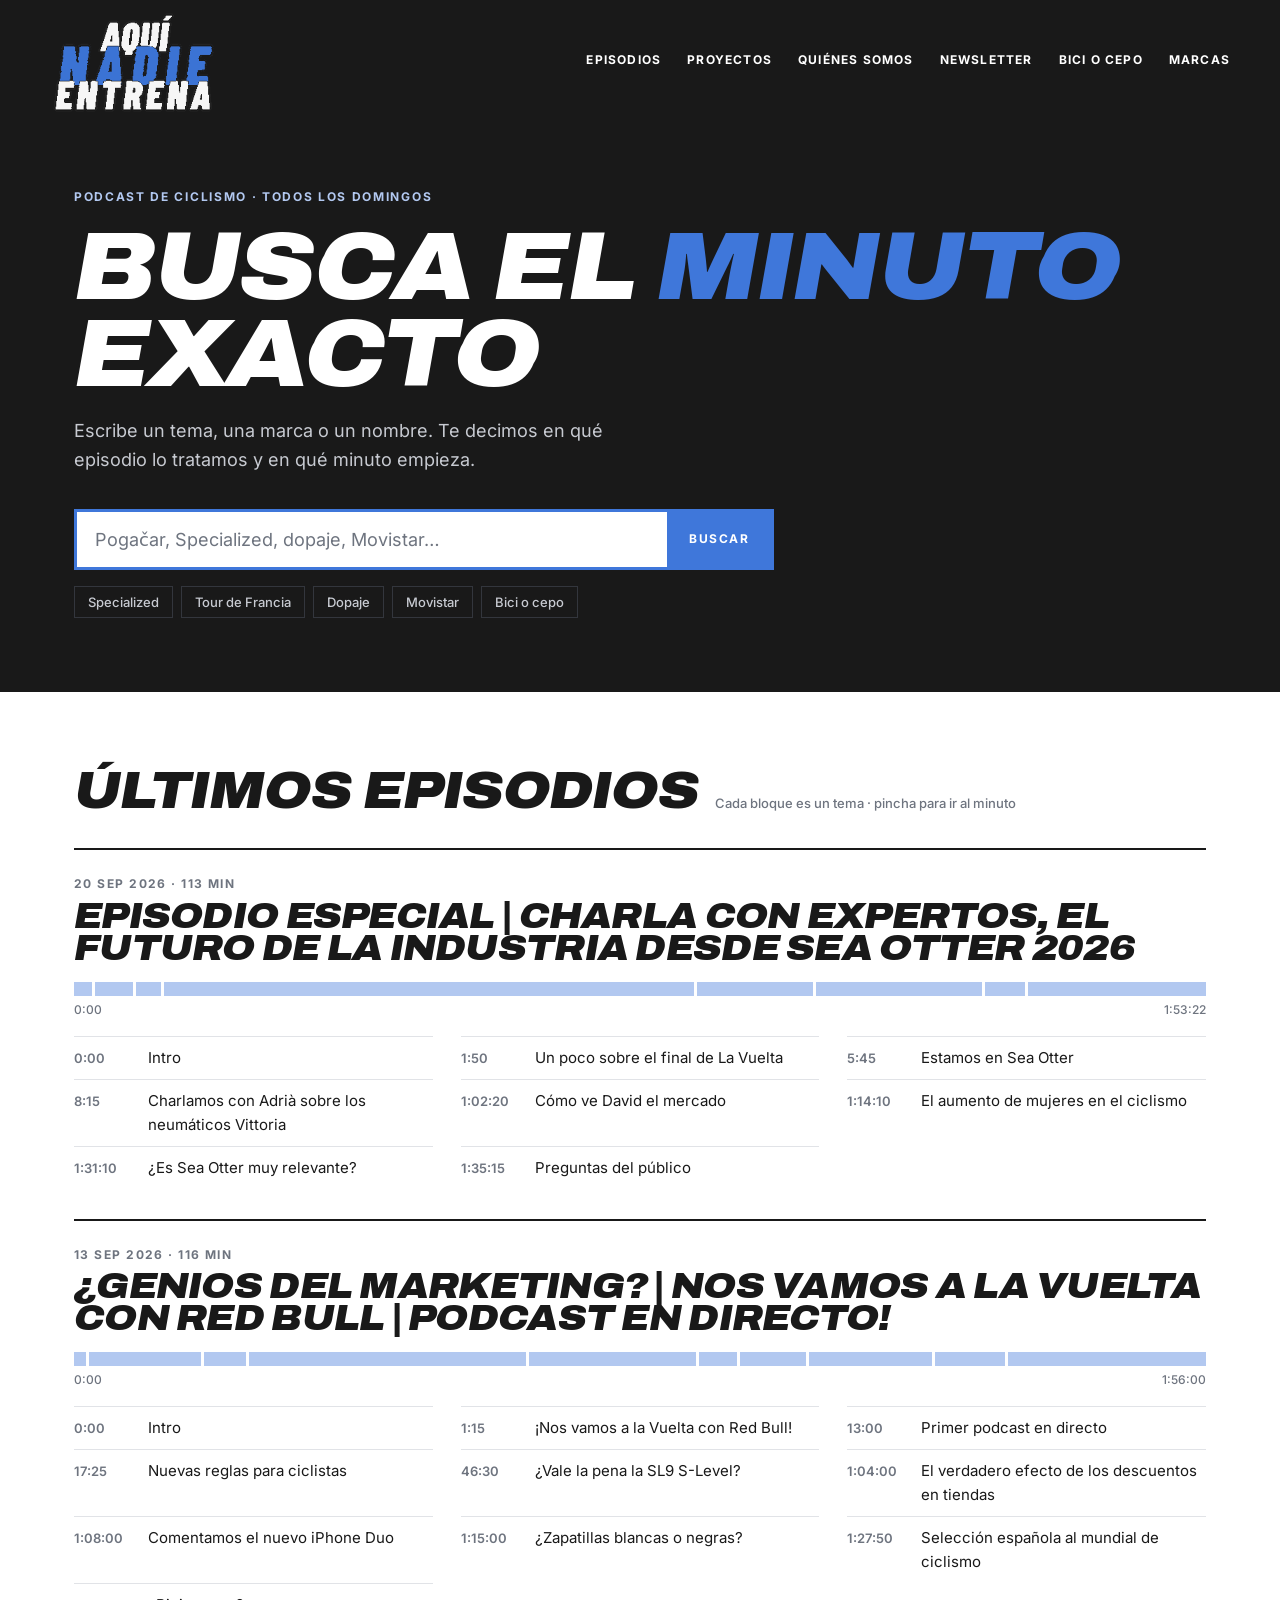
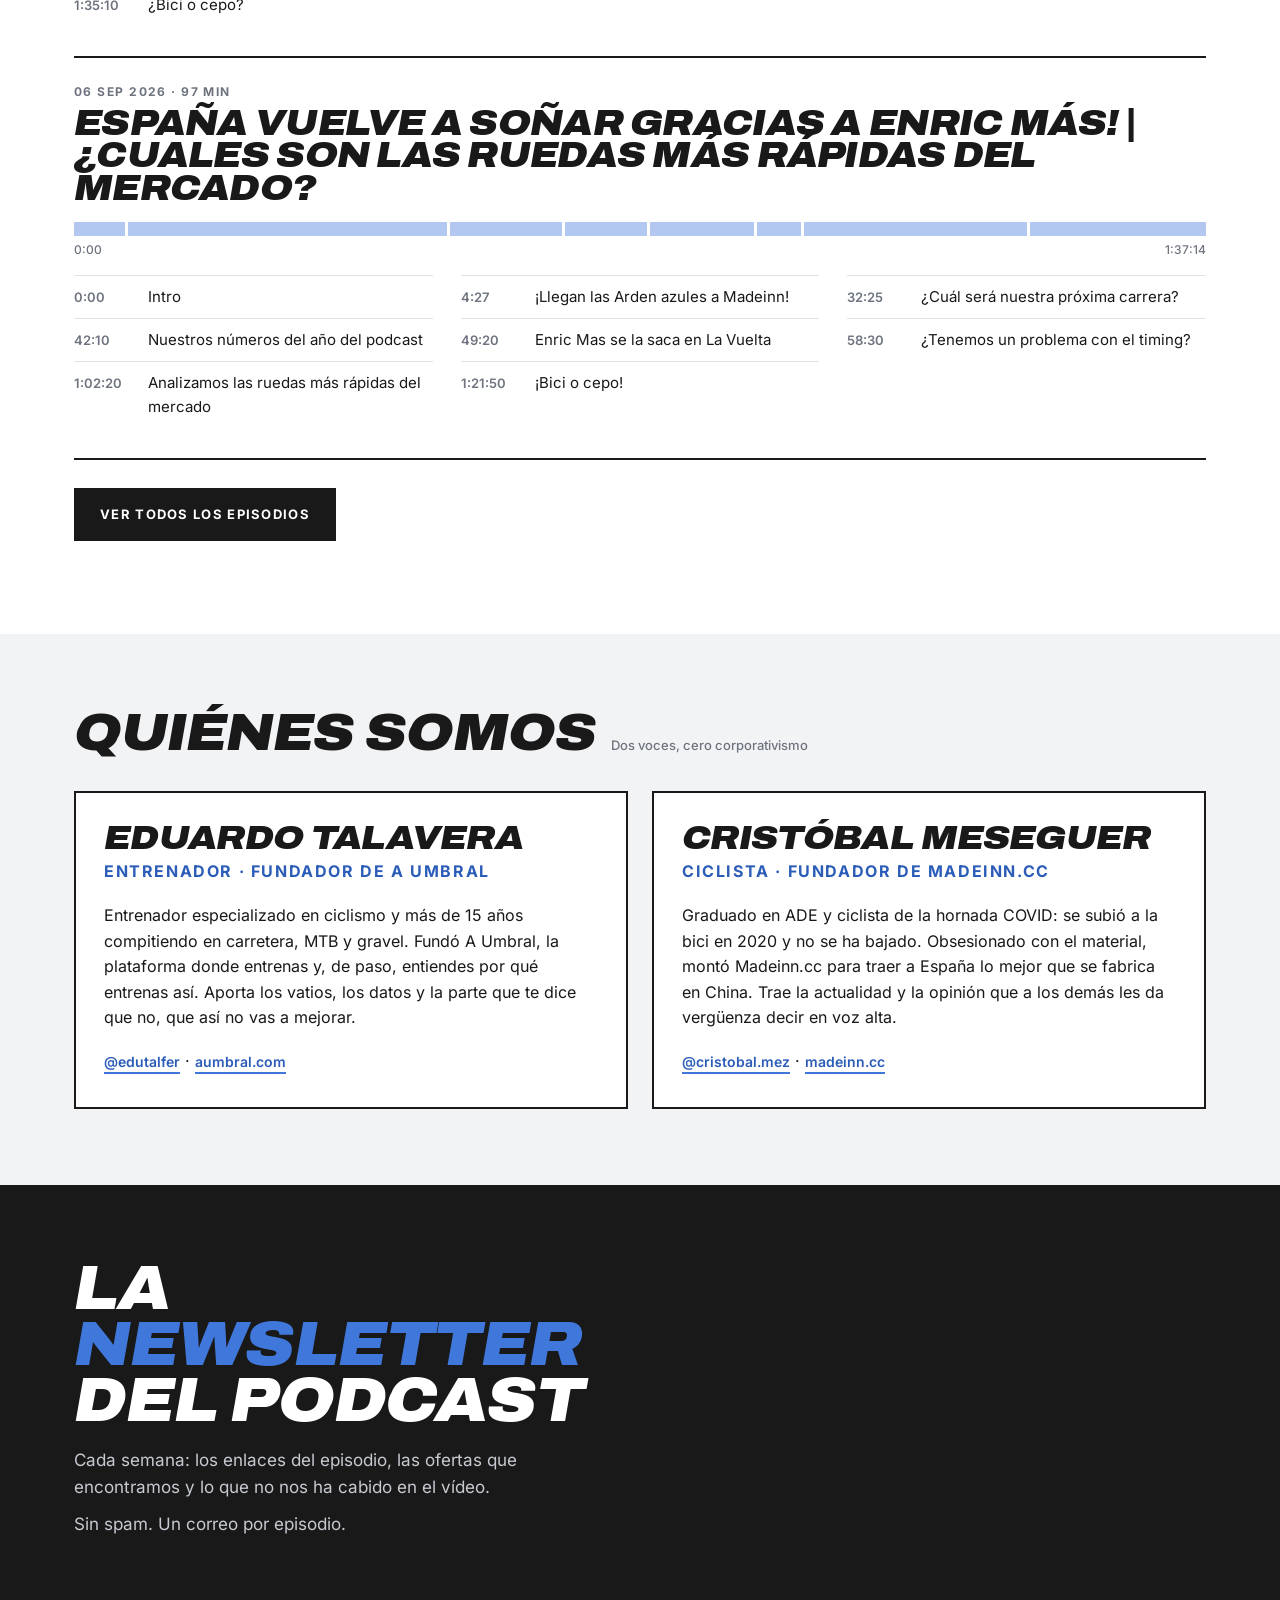
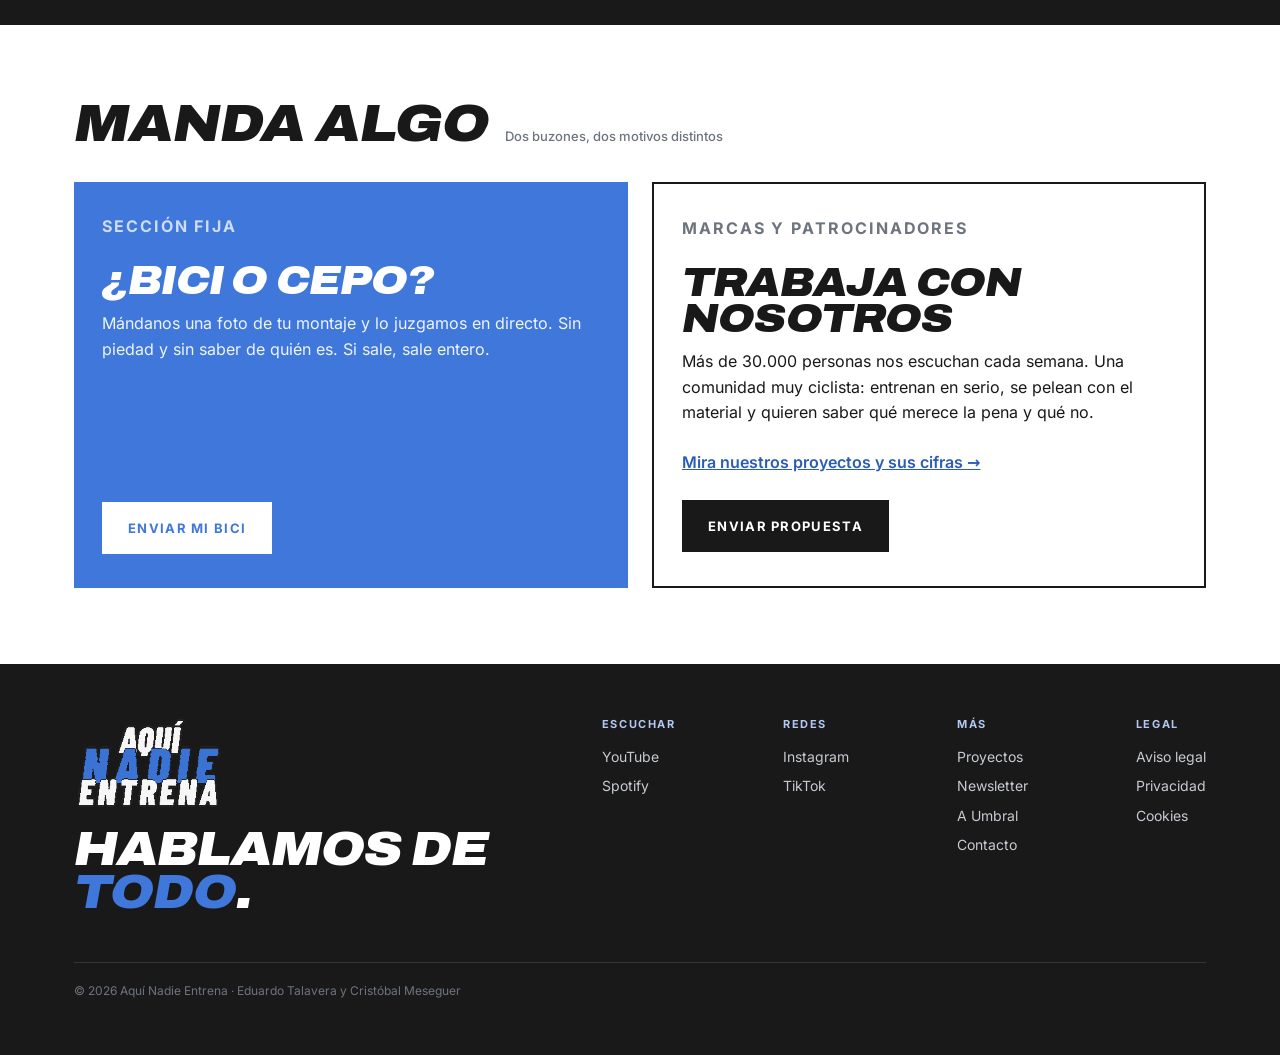
==== commit f5b8cc70: "Pagina de Proyectos a partir del Dossier ANE 2027 - proyectos.html: cifras del primer ano, lo que vi" ====
--- a/index.html
+++ b/index.html
@@ -24,6 +24,7 @@
     <a class="logo" href="/"><img src="assets/img/logo-negativo.png" alt="Aquí Nadie Entrena"></a>
     <nav class="menu">
       <a href="#episodios">Episodios</a>
+      <a href="/proyectos">Proyectos</a>
       <a href="#hosts">Quiénes somos</a>
       <a href="#newsletter">Newsletter</a>
       <a href="#cepo">Bici o cepo</a>
@@ -166,6 +167,7 @@
           <p>Más de 30.000 personas nos escuchan cada semana. Una comunidad muy ciclista:
              entrenan en serio, se pelean con el material y quieren saber qué merece la pena
              y qué no.</p>
+          <p><a href="/proyectos" style="color:var(--azul-enlace);font-weight:600">Mira nuestros proyectos y sus cifras →</a></p>
           <a class="boton" href="mailto:hola@aquinadieentrena.cc?subject=Propuesta%20de%20colaboraci%C3%B3n">Enviar propuesta</a>
         </div>
       </div>
@@ -198,6 +200,7 @@
       <div>
         <h4>Más</h4>
         <ul>
+          <li><a href="/proyectos">Proyectos</a></li>
           <li><a href="https://aquinadieentrena.beehiiv.com/" target="_blank" rel="noopener">Newsletter</a></li>
           <li><a href="https://aumbral.com/" target="_blank" rel="noopener">A Umbral</a></li>
           <li><a href="mailto:hola@aquinadieentrena.cc">Contacto</a></li>
@@ -217,7 +220,7 @@
 </footer>
 
 <script src="data/episodios.js?v=20260923"></script>
-<script src="assets/js/stats.js?v=20260923"></script>
+<script src="assets/js/stats.js?v=20260925"></script>
 <script src="assets/js/app.js?v=20260923"></script>
 <!-- Metricool tracker -->
 <script>function loadScript(a){var b=document.getElementsByTagName("head")[0],c=document.createElement("script");c.type="text/javascript",c.src="https://tracker.metricool.com/resources/be.js",c.onreadystatechange=a,c.onload=a,b.appendChild(c)}loadScript(function(){beTracker.t({hash:"c7db82b313f4393f7f613082e4e13b84"})});</script>
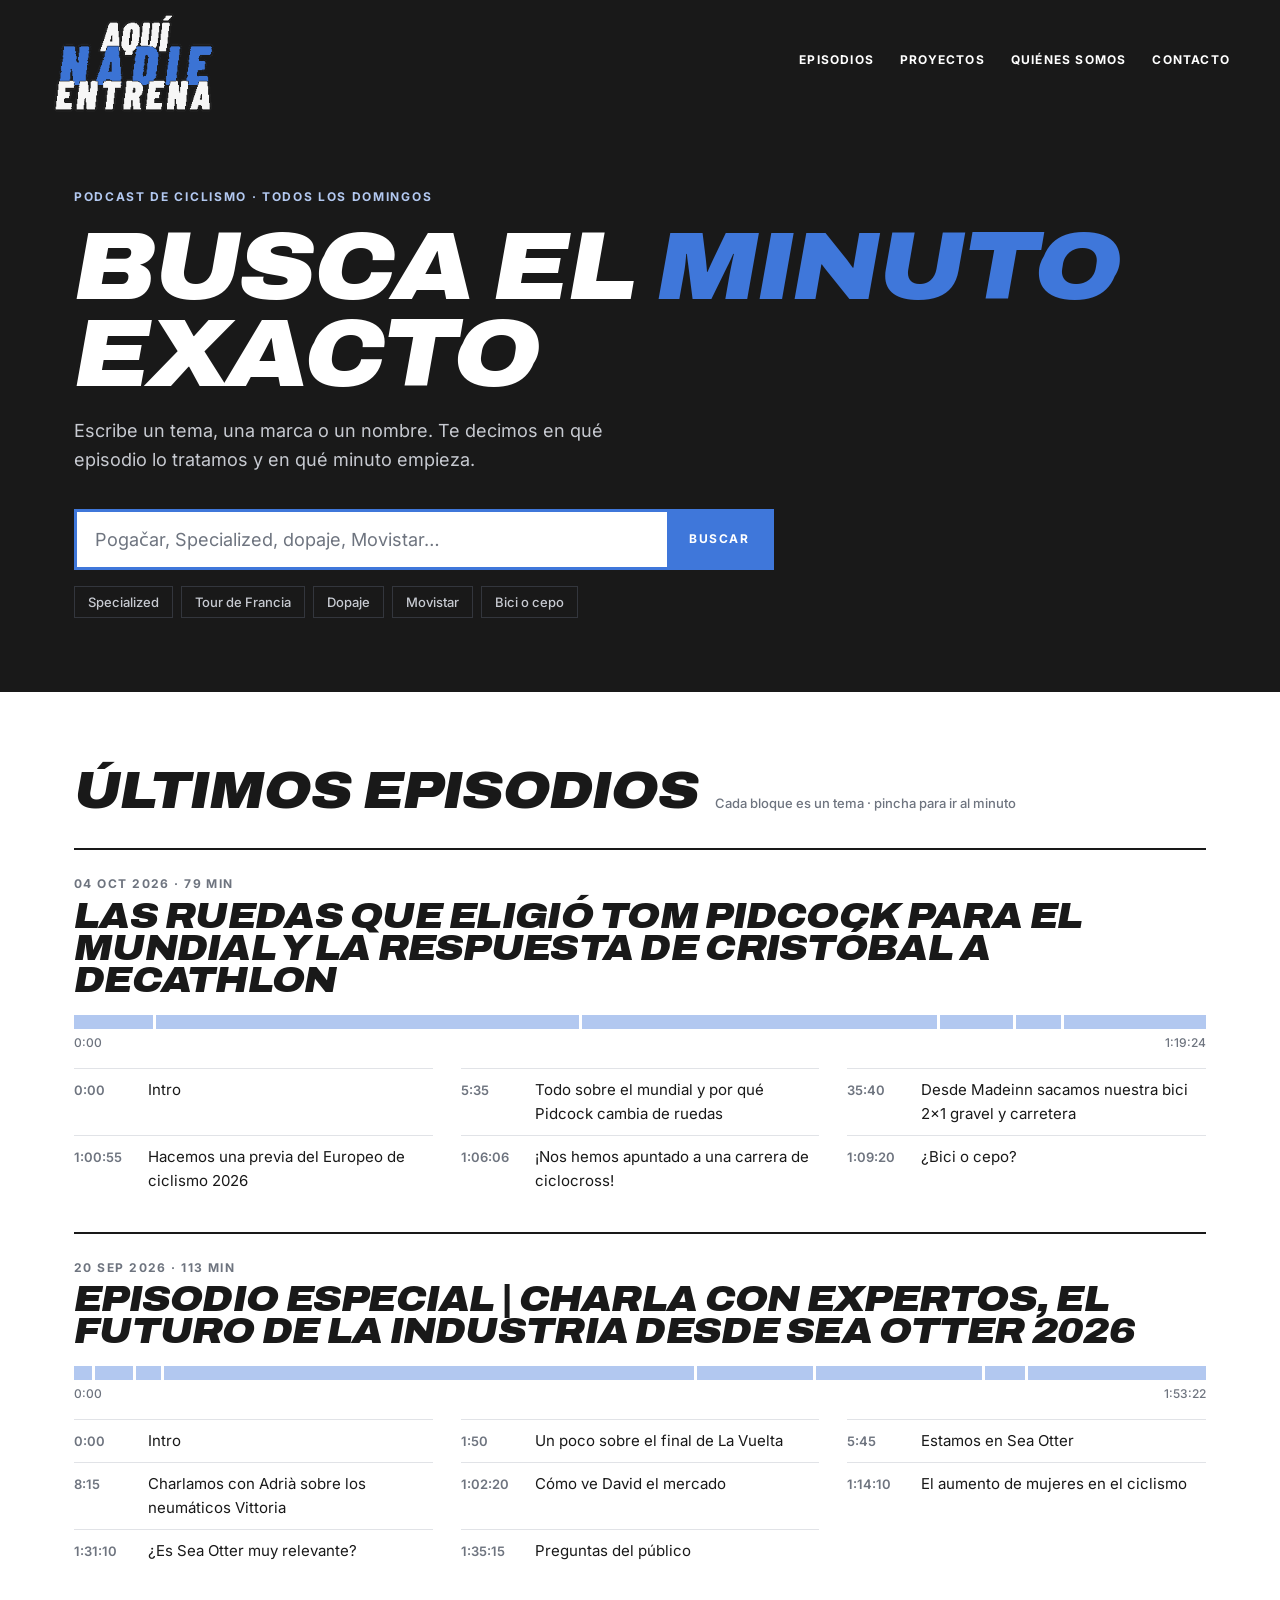
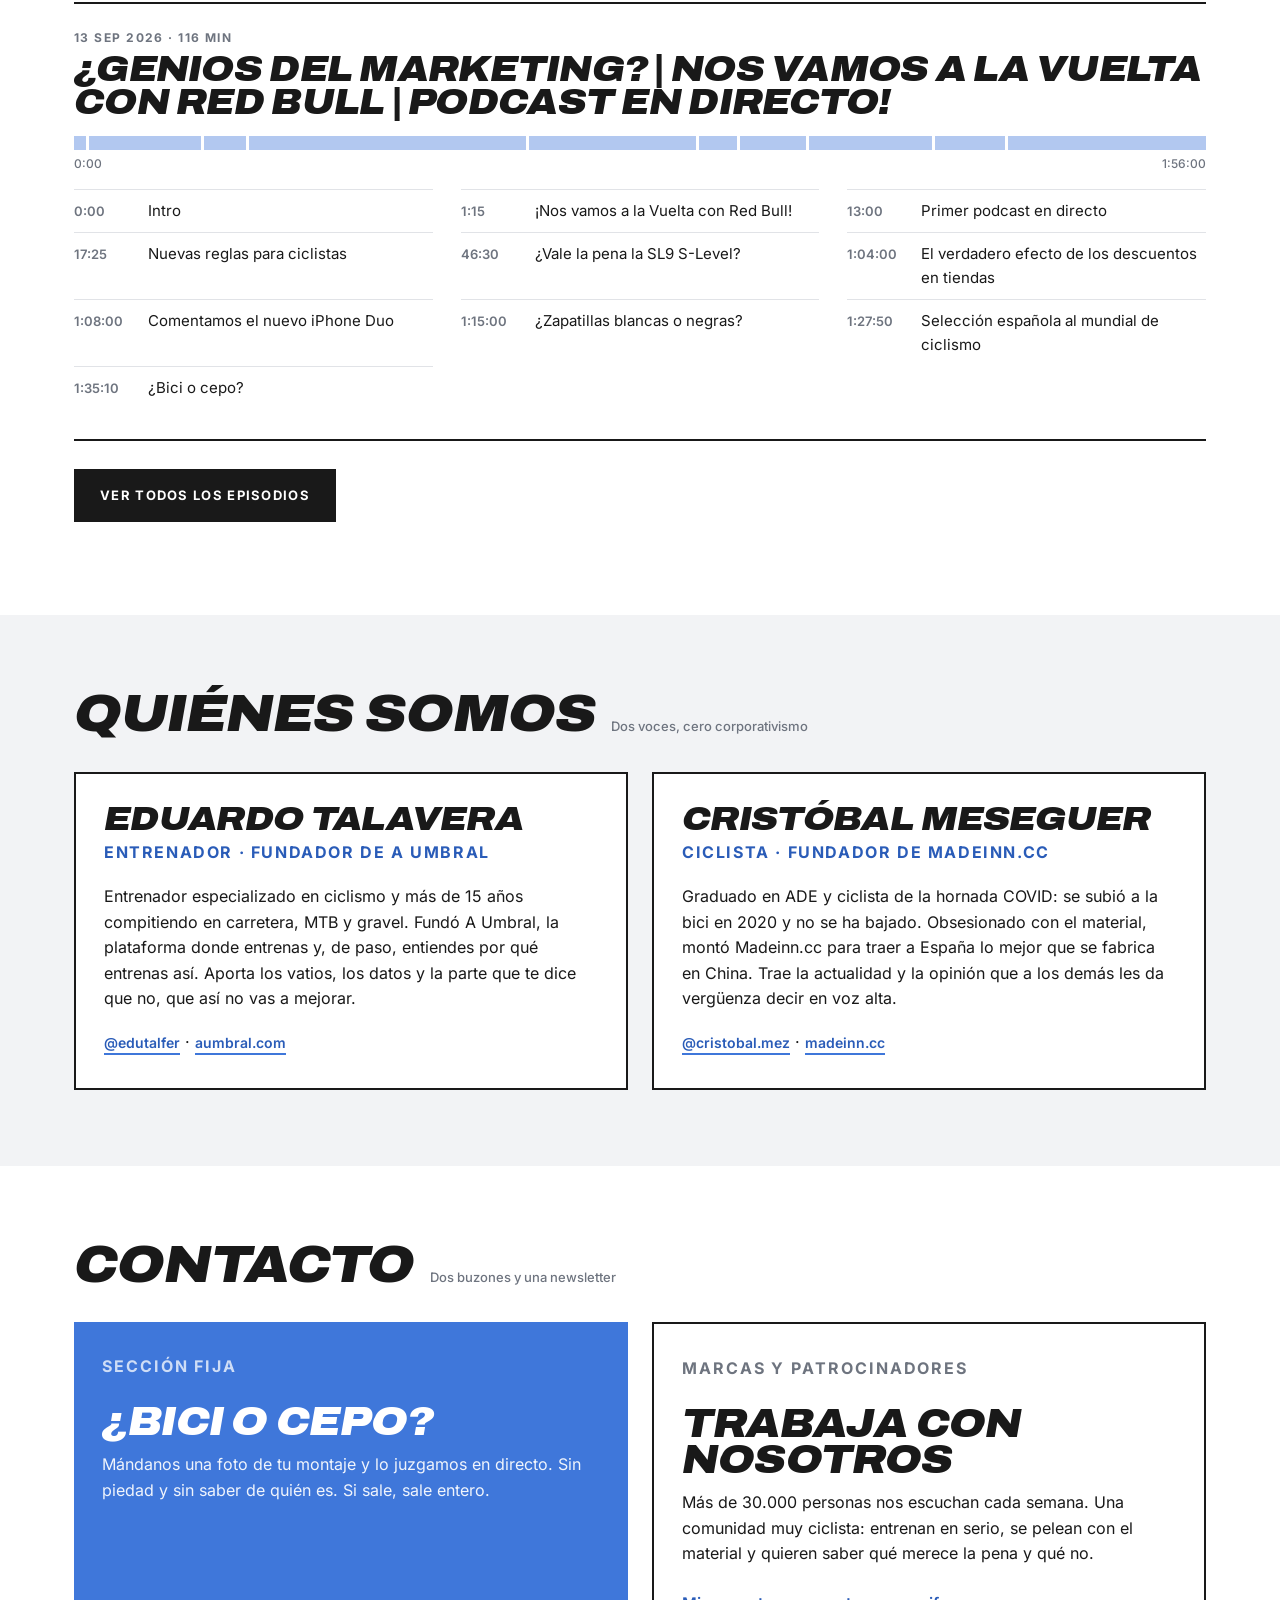
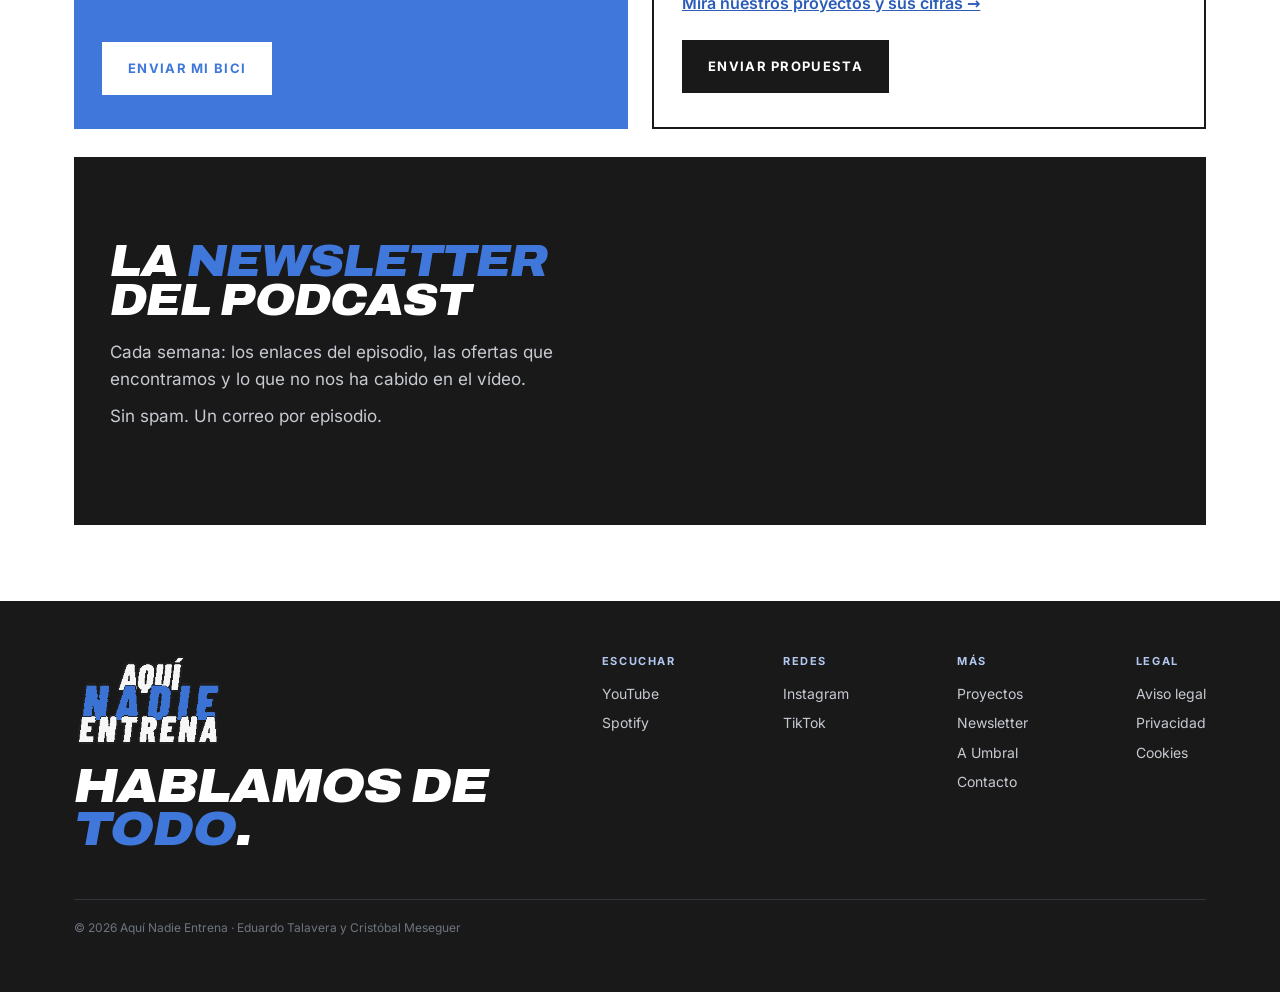
==== commit b15c82cd: "Menú: Newsletter, Bici o cepo y Marcas se funden en «Contacto» La cabecera baja de seis entradas a c" ====
--- a/index.html
+++ b/index.html
@@ -15,7 +15,7 @@
 <link rel="apple-touch-icon" href="assets/img/icono-180.png">
 <link rel="preload" href="assets/fonts/archivo-black-italic.woff2" as="font" type="font/woff2" crossorigin>
 <link rel="preload" href="assets/fonts/inter.woff2" as="font" type="font/woff2" crossorigin>
-<link rel="stylesheet" href="assets/css/estilo.css?v=20260818d">
+<link rel="stylesheet" href="assets/css/estilo.css?v=20261022">
 </head>
 <body>
 
@@ -26,9 +26,7 @@
       <a href="#episodios">Episodios</a>
       <a href="/proyectos">Proyectos</a>
       <a href="#hosts">Quiénes somos</a>
-      <a href="#newsletter">Newsletter</a>
-      <a href="#cepo">Bici o cepo</a>
-      <a href="#marcas">Marcas</a>
+      <a href="#contacto">Contacto</a>
     </nav>
   </div>
 </header>
@@ -123,38 +121,15 @@
     </div>
   </section>
 
-  <!-- ══════════ NEWSLETTER ══════════ -->
-  <section class="seccion seccion--oscura" id="newsletter">
-    <div class="envoltorio boletin">
-      <div>
-        <h2 class="display">La <em>newsletter</em> del podcast</h2>
-        <p>Cada semana: los enlaces del episodio, las ofertas que encontramos y lo que no
-           nos ha cabido en el vídeo.</p>
-        <p>Sin spam. Un correo por episodio.</p>
-      </div>
-      <div>
-        <!-- Formulario de beehiiv. Dos cosas importantes, ver 02_DECISIONES.md:
-             1) NO usar el loader v3 (script): inyecta la iframe en un contenedor
-                con height:0 y nunca llega su postMessage de altura, asi que no se ve nada.
-             2) La URL tiene que ser la del endpoint /v3/forms/: la URL corta antigua
-                sirve una version cacheada con el texto de consentimiento en ingles. -->
-        <iframe src="https://subscribe-forms.beehiiv.com/v3/forms/2c6b1dc0-a3fc-4f18-961f-430e010e6b6a?referrer=https%3A%2F%2Faquinadieentrena.cc%2F"
-                title="Suscríbete a la newsletter de Aquí Nadie Entrena"
-                loading="lazy" frameborder="0" scrolling="no"
-                style="width:100%;height:280px;margin:0;border:0;border-radius:0;background:transparent"></iframe>
-      </div>
-    </div>
-  </section>
-
-  <!-- ══════════ BICI O CEPO + MARCAS ══════════ -->
-  <section class="seccion" id="cepo">
+  <!-- ══════════ CONTACTO: los dos buzones y la newsletter ══════════ -->
+  <section class="seccion" id="contacto">
     <div class="envoltorio">
       <div class="rotulo">
-        <h2 class="display">Manda algo</h2>
-        <span class="rotulo__num">Dos buzones, dos motivos distintos</span>
+        <h2 class="display">Contacto</h2>
+        <span class="rotulo__num">Dos buzones y una newsletter</span>
       </div>
       <div class="acciones">
-        <div class="accion accion--bici">
+        <div class="accion accion--bici" id="cepo">
           <p class="accion__etiqueta">Sección fija</p>
           <h3 class="display">¿Bici o cepo?</h3>
           <p>Mándanos una foto de tu montaje y lo juzgamos en directo. Sin piedad y sin
@@ -171,6 +146,26 @@
           <a class="boton" href="mailto:hola@aquinadieentrena.cc?subject=Propuesta%20de%20colaboraci%C3%B3n">Enviar propuesta</a>
         </div>
       </div>
+
+      <div class="boletin boletin--panel" id="newsletter">
+        <div>
+          <h2 class="display">La <em>newsletter</em> del podcast</h2>
+          <p>Cada semana: los enlaces del episodio, las ofertas que encontramos y lo que no
+             nos ha cabido en el vídeo.</p>
+          <p>Sin spam. Un correo por episodio.</p>
+        </div>
+        <div>
+          <!-- Formulario de beehiiv. Dos cosas importantes, ver 02_DECISIONES.md:
+               1) NO usar el loader v3 (script): inyecta la iframe en un contenedor
+                  con height:0 y nunca llega su postMessage de altura, asi que no se ve nada.
+               2) La URL tiene que ser la del endpoint /v3/forms/: la URL corta antigua
+                  sirve una version cacheada con el texto de consentimiento en ingles. -->
+          <iframe src="https://subscribe-forms.beehiiv.com/v3/forms/2c6b1dc0-a3fc-4f18-961f-430e010e6b6a?referrer=https%3A%2F%2Faquinadieentrena.cc%2F"
+                  title="Suscríbete a la newsletter de Aquí Nadie Entrena"
+                  loading="lazy" frameborder="0" scrolling="no"
+                  style="width:100%;height:280px;margin:0;border:0;border-radius:0;background:transparent"></iframe>
+        </div>
+      </div>
     </div>
   </section>
 
@@ -220,7 +215,7 @@
 </footer>
 
 <script src="data/episodios.js?v=20260923"></script>
-<script src="assets/js/stats.js?v=20260925"></script>
+<script src="assets/js/stats.js?v=20260930"></script>
 <script src="assets/js/app.js?v=20260923"></script>
 <!-- Metricool tracker -->
 <script>function loadScript(a){var b=document.getElementsByTagName("head")[0],c=document.createElement("script");c.type="text/javascript",c.src="https://tracker.metricool.com/resources/be.js",c.onreadystatechange=a,c.onload=a,b.appendChild(c)}loadScript(function(){beTracker.t({hash:"c7db82b313f4393f7f613082e4e13b84"})});</script>
--- a/assets/css/estilo.css
+++ b/assets/css/estilo.css
@@ -282,6 +282,8 @@
 /* ---------- Secciones ---------- */
 
 .seccion { padding: 76px 0; }
+/* La cabecera es pegajosa: que el ancla del menu no se coma el titular */
+section[id] { scroll-margin-top: 120px; }
 .seccion--humo { background: var(--gris-humo); }
 .seccion--oscura { background: var(--negro); color: var(--blanco); }
 
@@ -424,6 +426,12 @@
 .boletin iframe { width: 100%; border: 0; background: transparent; }
 
 @media (max-width: 860px) { .boletin { grid-template-columns: 1fr; gap: 26px; } }
+
+/* Panel de la newsletter dentro de la seccion de contacto */
+.boletin--panel { background: var(--negro); color: var(--blanco); padding: 40px 36px; margin: 28px 0 0; }
+.boletin--panel h2 { font-size: clamp(30px, 4vw, 44px); }
+
+@media (max-width: 720px) { .boletin--panel { padding: 28px 22px; } }
 
 /* ---------- Bici o cepo · código de color del manual ----------
    BICI  = fondo Azul ANE, tipografía blanca
